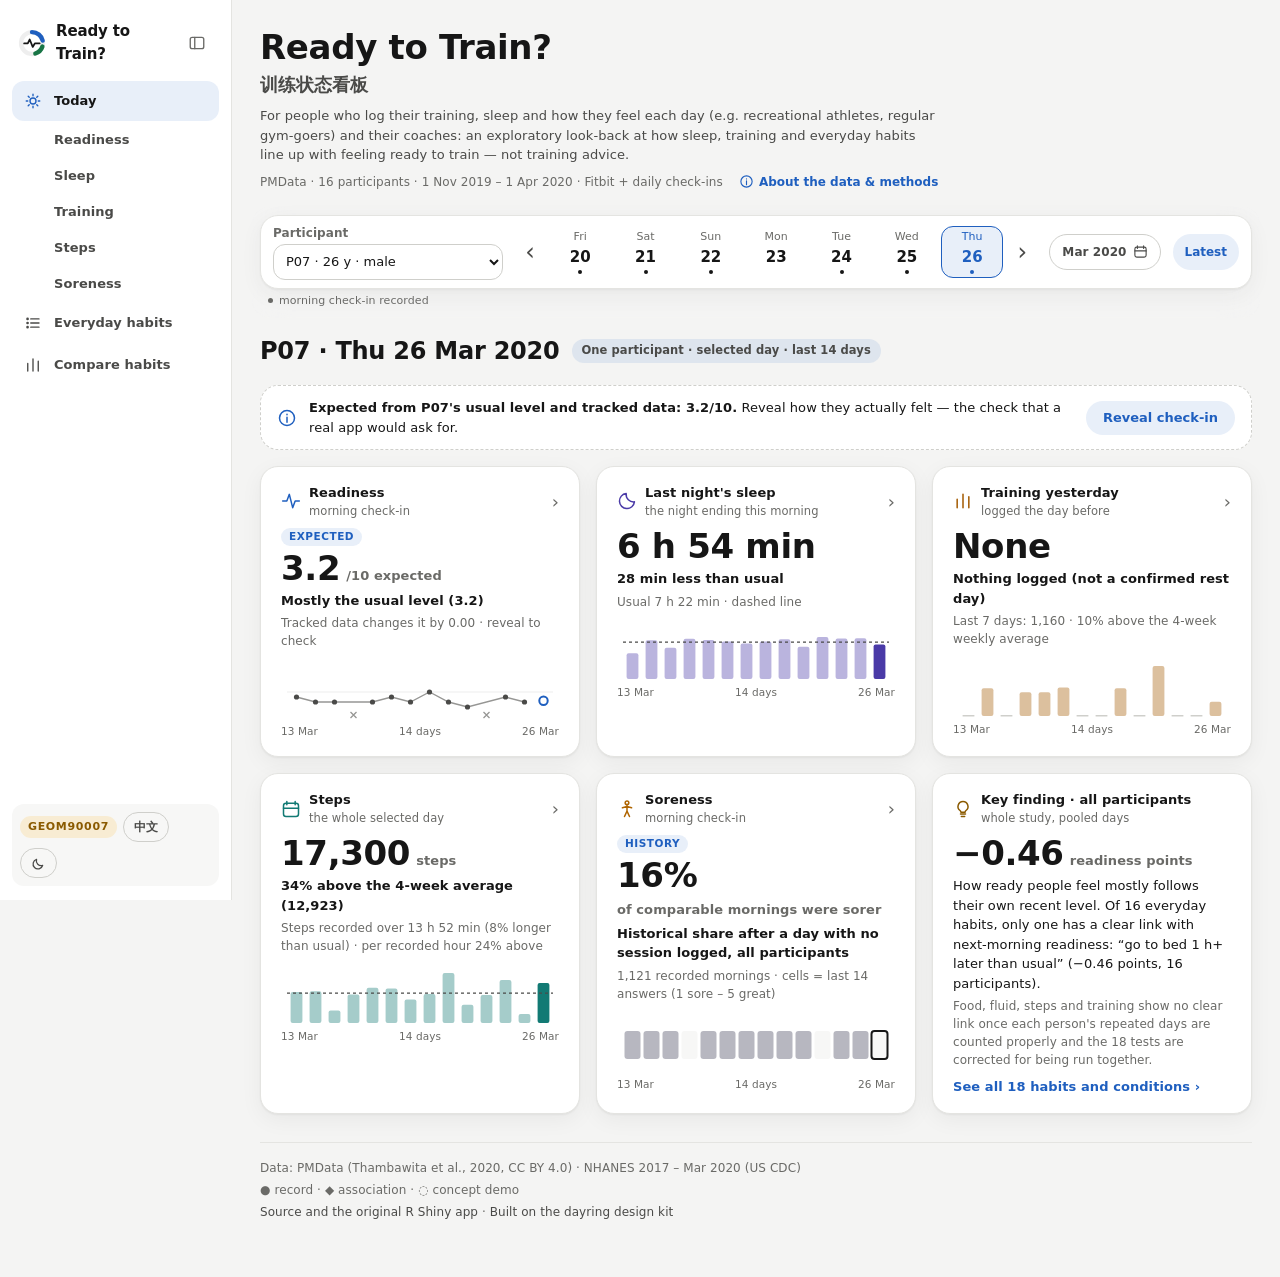
==== index.html @ f81c8c9b "Add a web version of the dashboard web/ shows the R Shiny app's three pages as a static page on the " ====
<!doctype html>
<html lang="en">
<head>
  <meta charset="utf-8">
  <meta name="viewport" content="width=device-width, initial-scale=1, viewport-fit=cover">
  <meta name="color-scheme" content="light dark">
  <meta name="description" content="Ready to Train? An interactive look-back at how sleep, training and everyday habits line up with feeling ready to train: 16 people, PMData 2019–2020. 训练状态看板：睡眠、训练和日常习惯跟训练准备度的关系。">
  <title>Ready to Train? · 训练状态看板</title>
  <link rel="icon" href="icon.svg" type="image/svg+xml">
  <!-- the dayring design kit (tokens, components), then this page's own rules -->
  <link rel="stylesheet" href="kit/css/tokens.css">
  <link rel="stylesheet" href="kit/css/kit.css">
  <link rel="stylesheet" href="css/app.css">
  <!-- one stylesheet per part: readiness + everyday habits, soreness + sleep, training + steps, compare habits -->
  <link rel="stylesheet" href="css/readiness.css">
  <link rel="stylesheet" href="css/body.css">
  <link rel="stylesheet" href="css/training.css">
  <link rel="stylesheet" href="css/habits.css">
  <script>
    // apply a saved light/dark choice and the folded menu before first paint so the page does not flash
    try {
      var m = new URLSearchParams(location.search).get("mode") || localStorage.getItem("readytrain.mode");
      if (m === "light" || m === "dark") document.documentElement.dataset.mode = m;
      if (localStorage.getItem("readytrain.side") === "folded") document.documentElement.classList.add("side-folded");
    } catch (e) {}
    // if a script could not be loaded (a dropped connection), say so instead of loading forever
    function readyFailed() {
      if (window.readyStarted || !document.querySelector("main")) return;
      var zh = (navigator.language || "").slice(0, 2) === "zh";
      document.querySelector("main").innerHTML = '<div class="card"><p class="lede">' + (zh ? "这一页没加载完" : "The page did not finish loading") +
        '</p><p><button class="tool" type="button" onclick="location.reload()">' + (zh ? "重新加载" : "Reload") + "</button></p></div>";
    }
    setTimeout(readyFailed, 15000);
  </script>
  <script type="module" src="js/app.js" onerror="readyFailed()"></script>
</head>
<body>
  <aside class="side"></aside>
  <main aria-live="polite"><p class="muted">Loading…</p></main>
</body>
</html>
---- kit/css/tokens.css ----
/* dayring design kit: tokens. Part of the kit (see docs/DESIGN_KIT.md); every colour in kit.css, charts.js and icons.js
   is one of these, and so is every spacing step in kit.css.
   Layout concept: a calm instrument panel — one day ring as the anchor, then rows of small,
   honest measurements, each compared with "your normal".
   Light mode uses graphite neutrals with a blue accent, dark mode dusk neutrals with a violet accent.
   Data colours follow the thing measured and keep the same hue in both modes, each mode with its own step
   (validated for colour-vision deficiency with the dataviz validator):
   focus = blue, fun = orange, communication = aqua, other = grey, sleep = violet (own ring track).
   Status colours are reserved for good / watch / off and always come with a word or icon.
   A comment "[role]" starts each group; `dayring kit json` reads the roles from these comments. */

:root {
  color-scheme: light;

  /* [type] font stacks and the type scale */
  --font: -apple-system, BlinkMacSystemFont, "SF Pro Text", "PingFang SC", "Hiragino Sans GB", "Noto Sans SC",
          "Microsoft YaHei", "Segoe UI", system-ui, sans-serif;
  --mono: ui-monospace, "SF Mono", "JetBrains Mono", Menlo, Consolas, monospace;
  --t-xs: 12px; --t-sm: 13px; --t-md: 15px; --t-lg: 18px; --t-xl: 24px; --t-2xl: 34px; --t-3xl: 44px;

  /* [space] spacing steps */
  --s-1: 4px; --s-2: 8px; --s-3: 12px; --s-4: 16px; --s-5: 20px; --s-6: 28px; --s-7: 40px; --s-8: 56px;

  /* [radius] corner radii */
  --r-sm: 8px; --r-md: 12px; --r-lg: 18px; --r-pill: 999px;

  /* [motion] */
  --ease: cubic-bezier(.2, .7, .2, 1);

  /* [neutral] light mode: graphite neutrals */
  --bg: #f4f4f3;
  --surface: #ffffff;
  --surface-2: #f7f7f6;
  --ink: #161616;
  --ink-2: #4a4a48;
  --ink-3: #6a6a67;
  --line: #e4e4e1;
  --line-2: #cfcfcb;
  --header: rgba(244, 244, 243, .84);             /* the see-through sticky header */
  --seg-on: #ffffff;                              /* the chosen part of a switch, raised off its track */
  --halo: var(--surface);                         /* ring drawn round a chart mark; .tile sets it to --surface-2 */

  /* [accent] blue in light mode */
  --accent: #1f5fbf;
  --accent-soft: rgba(31, 95, 191, .1);
  --on-accent: #ffffff;

  /* [effect] shadows */
  --shadow: 0 1px 2px rgba(22, 22, 22, .05), 0 6px 22px rgba(22, 22, 22, .05);
  --seg-on-edge: 0 1px 2px rgba(0, 0, 0, .12);

  /* [data] data colours (light steps): one per thing measured */
  --c-focus: #2a78d6;
  --c-fun: #eb6834;
  --c-comms: #1baf7a;
  --c-other: #a3a9b5;
  --c-sleep: #4a3aa7;
  --c-exercise: #bf3fa6;
  --c-exercise-ink: #a8318f;  /* exercise as text: >= 5.5:1 on every light surface */
  --c-event: #161616;
  --c-band: rgba(22, 22, 22, .075);
  --c-grid: rgba(22, 22, 22, .07);
  --c-axis: rgba(22, 22, 22, .22);
  --c-mark: #161616;

  /* [status] good / watch / off: fill, text (ink) and background (soft); the fills are the same in both modes */
  --good: #0ca30c; --good-ink: #1d7a1d; --good-soft: rgba(12, 163, 12, .11);
  --watch: #fab219; --watch-ink: #8a5a00; --watch-soft: rgba(250, 178, 25, .16);
  --on-watch: #161616;        /* text written on a --watch fill */
  --off: #d03b3b; --off-ink: #b42828; --off-soft: rgba(208, 59, 59, .1);
}

/* ---- dark mode: dusk neutrals, violet accent ----
   The same block twice: once for the system setting, once for the moon button (data-mode). A test keeps them equal. */
@media (prefers-color-scheme: dark) {
  :root:not([data-mode="light"]) {
    color-scheme: dark;
    --bg: #0b0d13; --surface: #141822; --surface-2: #1a1f2b;
    --ink: #eceef5; --ink-2: #b4bbcc; --ink-3: #8c95a8;
    --line: #232937; --line-2: #313849;
    --accent: #aea2f7; --accent-soft: rgba(174, 162, 247, .14); --on-accent: #14102e;
    --shadow: 0 1px 2px rgba(0, 0, 0, .3), 0 8px 28px rgba(0, 0, 0, .25);
    --header: rgba(11, 13, 19, .8);
    --seg-on: #353d50; --seg-on-edge: 0 0 0 1px rgba(236, 238, 245, .12);
    --c-focus: #3987e5; --c-fun: #d95926; --c-comms: #199e70; --c-other: #5d6474; --c-sleep: #9085e9; --c-exercise: #cb4db2; --c-exercise-ink: #de78c8;
    --c-event: #eceef5; --c-band: rgba(236, 238, 245, .085); --c-grid: rgba(236, 238, 245, .07);
    --c-axis: rgba(236, 238, 245, .22); --c-mark: #eceef5;
    --good-ink: #4cc94c; --good-soft: rgba(12, 163, 12, .18);
    --watch-ink: #f5bd4a; --watch-soft: rgba(250, 178, 25, .14); --on-watch: #0b0d13;
    --off-ink: #f27c7c; --off-soft: rgba(208, 59, 59, .2);
  }
}
:root[data-mode="dark"] {
  color-scheme: dark;
  --bg: #0b0d13; --surface: #141822; --surface-2: #1a1f2b;
  --ink: #eceef5; --ink-2: #b4bbcc; --ink-3: #8c95a8;
  --line: #232937; --line-2: #313849;
  --accent: #aea2f7; --accent-soft: rgba(174, 162, 247, .14); --on-accent: #14102e;
  --shadow: 0 1px 2px rgba(0, 0, 0, .3), 0 8px 28px rgba(0, 0, 0, .25);
  --header: rgba(11, 13, 19, .8);
  --seg-on: #353d50; --seg-on-edge: 0 0 0 1px rgba(236, 238, 245, .12);
  --c-focus: #3987e5; --c-fun: #d95926; --c-comms: #199e70; --c-other: #5d6474; --c-sleep: #9085e9; --c-exercise: #cb4db2; --c-exercise-ink: #de78c8;
  --c-event: #eceef5; --c-band: rgba(236, 238, 245, .085); --c-grid: rgba(236, 238, 245, .07);
  --c-axis: rgba(236, 238, 245, .22); --c-mark: #eceef5;
  --good-ink: #4cc94c; --good-soft: rgba(12, 163, 12, .18);
  --watch-ink: #f5bd4a; --watch-soft: rgba(250, 178, 25, .14); --on-watch: #0b0d13;
  --off-ink: #f27c7c; --off-soft: rgba(208, 59, 59, .2);
}
---- kit/css/kit.css ----
/* dayring design kit: components. Part of the kit (see docs/DESIGN_KIT.md).
   Every colour comes from tokens.css, and so does every margin, padding and gap that is a step of the space scale
   (tests/test_kit.py checks both). Other sizes are plain numbers: the fixed heights of controls (30px pills, 24px
   chips), insets off the scale (2, 3, 5, 6, 9, 10, 14px), corners of 3, 4 and 6px and the demo badge's 11px type.
   Nothing here names a dayring page.
   Every group starts with a comment "@component <class> <one line>"; `dayring kit json` lists them and the
   gallery (#kit) shows each one. Page-only rules live in the app's own stylesheet (dayring: app.css). */

/* ---- base ---- */
* { box-sizing: border-box; }
html { -webkit-text-size-adjust: 100%; }
body {
  margin: 0; background: var(--bg); color: var(--ink);
  font: 400 var(--t-md)/1.5 var(--font); letter-spacing: .005em;
  -webkit-font-smoothing: antialiased;
}
a { color: var(--accent); text-decoration: none; }
a:hover { text-decoration: underline; text-underline-offset: 3px; }
button { font: inherit; color: inherit; }
:focus-visible { outline: 2px solid var(--accent); outline-offset: 2px; border-radius: 6px; }
@media (prefers-reduced-motion: reduce) { * { transition: none !important; animation: none !important; } }

/* @component .sr Text for screen readers only (the sentence under a chart that only has marks). */
.sr { position: absolute; width: 1px; height: 1px; overflow: hidden; clip: rect(0 0 0 0); white-space: nowrap; }

/* ---- the shell: header and page column ---- */
/* @component .top The sticky see-through header bar (.top-in holds its row: brand, menu, tools). */
.top {
  position: sticky; top: env(safe-area-inset-top, 0px); z-index: 20;
  background: var(--header); backdrop-filter: saturate(1.4) blur(18px); -webkit-backdrop-filter: saturate(1.4) blur(18px);
  border-bottom: 1px solid var(--line);
}
.top-in {
  max-width: 1320px; margin: 0 auto; padding: 10px var(--s-6);
  display: flex; align-items: center; gap: var(--s-5);
}
@media (max-width: 640px) { .top-in { padding: var(--s-2) var(--s-4); gap: 10px; flex-wrap: wrap; } }

/* @component .brand The logo and the app's name; on phones only the logo stays. */
.brand { display: flex; align-items: center; gap: 10px; color: var(--ink); font-weight: 650; font-size: var(--t-md); }
.brand:hover { text-decoration: none; }
.brand svg { width: 26px; height: 26px; flex: none; }
@media (max-width: 640px) { .brand span { display: none; } }

/* @component .nav The page menu: pills that scroll sideways; the current page (aria-current) is an inverted pill. */
.nav { display: flex; gap: 2px; flex: 1; min-width: 0; overflow-x: auto; scrollbar-width: none; }
.nav::-webkit-scrollbar { display: none; }
.nav a {
  padding: 6px var(--s-3); border-radius: var(--r-pill); color: var(--ink-2); font-size: var(--t-sm); font-weight: 550;
  white-space: nowrap;
}
.nav a:hover { background: var(--surface-2); text-decoration: none; color: var(--ink); }
.nav a[aria-current="page"] { background: var(--ink); color: var(--bg); }
@media (max-width: 640px) { .nav { order: 3; flex-basis: 100%; } }

/* @component .side The page menu beside the page: a left sidebar from 900px (232px; html.side-folded narrows it to a 64px icon rail), below that a bottom tab bar under a row with the brand and the tools. */
/* Holds .side-head (.brand and a .side-fold button), .side-nav (links with an icon and a <span> label; a .side-sub
   link is a page inside the item above it, listed while that item is current) and .side-tools. As a direct child
   of <body> it is fixed in place; anywhere else (the gallery) it is a plain column. */
.side { display: flex; flex-direction: column; gap: var(--s-4); min-width: 0; }
.side-head { display: flex; align-items: center; justify-content: space-between; gap: var(--s-2); padding: 0 6px; }
.side-nav { display: flex; flex-direction: column; gap: 2px; }
.side-nav a {
  display: flex; align-items: center; gap: var(--s-3); min-height: 40px; padding: 0 var(--s-3); border-radius: var(--r-md);
  color: var(--ink-2); font-size: var(--t-sm); font-weight: 550; white-space: nowrap;
}
.side-nav a svg { width: 18px; height: 18px; flex: none; }
.side-nav a:hover { background: var(--surface-2); color: var(--ink); text-decoration: none; }
.side-nav a[aria-current="page"] { background: var(--accent-soft); color: var(--ink); font-weight: 650; }
.side-nav a[aria-current="page"] svg { color: var(--accent); }
.side-nav a.side-sub { min-height: 34px; padding-left: 42px; font-weight: 550; }
/* an item whose pages are listed under it: only the current page is highlighted */
.side-nav a[aria-current="page"]:has(+ .side-sub) { background: none; }
.side-tools { display: flex; flex-wrap: wrap; align-items: center; gap: 6px; }
.side-fold {
  width: 32px; height: 32px; padding: 0; border: 0; border-radius: 9px; background: none; color: var(--ink-3); cursor: pointer;
  display: none; place-items: center; flex: none;
}
.side-fold:hover { background: var(--surface-2); color: var(--ink); }
.side-fold svg { width: 18px; height: 18px; }
@media (min-width: 900px) {
  body:has(> .side) { padding-left: 232px; transition: padding-left .18s var(--ease); }
  body > .side {
    position: fixed; top: 0; bottom: 0; left: 0; z-index: 20; width: 232px; overflow-y: auto; overscroll-behavior: contain;
    padding: var(--s-5) var(--s-3) 14px; background: var(--surface); border-right: 1px solid var(--line); transition: width .18s var(--ease);
  }
  body > .side .side-fold { display: grid; }
  body > .side .side-tools { margin-top: auto; padding: var(--s-2); border-radius: var(--r-md); background: var(--surface-2); }
  /* the sidebar lists a menu item's pages, so the switch above the page title is not needed */
  html:not(.side-folded) body:has(> .side) .subnav { display: none; }
  /* folded: icons only; the brand's logo unfolds it (the app makes it a button), sub-pages and labels hide */
  html.side-folded body:has(> .side) { padding-left: 64px; }
  html.side-folded body > .side { width: 64px; align-items: center; padding: var(--s-5) var(--s-2) 14px; }
  html.side-folded body > .side .side-head { padding: 0; }
  html.side-folded body > .side .brand span, html.side-folded body > .side .side-nav a span,
  html.side-folded body > .side .side-sub, html.side-folded body > .side .side-fold { display: none; }
  html.side-folded body > .side .brand { padding: 3px; border-radius: var(--r-sm); cursor: pointer; }
  html.side-folded body > .side .brand:hover { background: var(--surface-2); }
  html.side-folded body > .side .side-nav a { width: 44px; min-height: 44px; justify-content: center; padding: 0; }
  html.side-folded body > .side .side-nav a[aria-current="page"]:has(+ .side-sub) { background: var(--accent-soft); }  /* its pages are hidden */
  html.side-folded body > .side .side-tools { flex-direction: column; flex-wrap: nowrap; padding: 6px 0; background: none; }
  html.side-folded body > .side .demo-badge { writing-mode: vertical-rl; padding: var(--s-2) 3px; }
}
@media (max-width: 899px) {
  body:has(> .side) { padding-bottom: calc(64px + env(safe-area-inset-bottom)); }
  body > .side {
    flex-direction: row; align-items: center; justify-content: space-between; gap: var(--s-3);
    padding: var(--s-2) var(--s-4); border-bottom: 1px solid var(--line);
  }
  body > .side .side-head { padding: 0; }
  body > .side .side-nav {
    position: fixed; left: 0; right: 0; bottom: 0; z-index: 20; display: grid; grid-auto-flow: column; grid-auto-columns: minmax(0, 1fr); gap: 0;
    padding: var(--s-1) var(--s-1) calc(var(--s-1) + env(safe-area-inset-bottom));
    background: var(--header); backdrop-filter: saturate(1.4) blur(18px); -webkit-backdrop-filter: saturate(1.4) blur(18px); border-top: 1px solid var(--line);
  }
  body > .side .side-nav a {
    flex-direction: column; justify-content: center; gap: 3px; min-height: 50px; padding: var(--s-1) 0; border-radius: 10px;
    font-size: 10.5px; font-weight: 600; min-width: 0;
  }
  body > .side .side-nav a span { max-width: 100%; overflow: hidden; text-overflow: ellipsis; }
  body > .side .side-nav a svg { width: 22px; height: 22px; }
  body > .side .side-nav a[aria-current="page"] { background: none; }
  body > .side .side-sub { display: none; }
}

/* @component .tool A 30px outlined pill button (language, light / dark); a row of them sits in .tools. */
.tools { display: flex; align-items: center; gap: 6px; }
.tool {
  height: 30px; min-width: 30px; padding: 0 10px; border-radius: var(--r-pill); border: 1px solid var(--line-2);
  background: transparent; color: var(--ink-2); font-size: var(--t-xs); font-weight: 600; cursor: pointer;
  display: inline-flex; align-items: center; justify-content: center; gap: 6px;
}
.tool:hover { color: var(--ink); border-color: var(--ink-3); }
.tool svg { width: 15px; height: 15px; }

/* @component .demo-badge An uppercase pill in the watch colours that says the numbers are made up. */
.demo-badge {
  font-size: 11px; font-weight: 650; letter-spacing: .06em; text-transform: uppercase;
  color: var(--watch-ink); background: var(--watch-soft); padding: 3px var(--s-2); border-radius: var(--r-pill);
}

/* the page column: 1320px wide at most, a 16px gutter on phones */
main { max-width: 1320px; margin: 0 auto; padding: var(--s-6) var(--s-6) var(--s-8); }
@media (max-width: 640px) { main { padding: var(--s-4) var(--s-4) var(--s-7); } }

/* @component .head The page title row: h1, a .sub line under it, a stepper on the right. */
.head { display: flex; align-items: flex-end; justify-content: space-between; gap: var(--s-4); flex-wrap: wrap; margin-bottom: var(--s-5); }
.head h1 { margin: 0; font-size: var(--t-2xl); line-height: 1.15; font-weight: 700; letter-spacing: -.01em; text-wrap: balance; }
.head .sub { color: var(--ink-3); font-size: var(--t-sm); margin-top: var(--s-1); }
@media (max-width: 640px) { .head h1 { font-size: var(--t-xl); } }

/* @component .stepper Earlier / later pills; a span with aria-disabled="true" is a step that is not there. */
/* a pill never breaks inside: in a narrow box the row wraps instead */
.stepper { display: inline-flex; flex-wrap: wrap; align-items: center; gap: var(--s-1); }
.stepper a, .stepper span {
  height: 30px; padding: 0 var(--s-3); display: inline-flex; align-items: center; border-radius: var(--r-pill);
  border: 1px solid var(--line-2); font-size: var(--t-xs); font-weight: 600; color: var(--ink-2); white-space: nowrap;
}
.stepper a:hover { text-decoration: none; color: var(--ink); border-color: var(--ink-3); }
.stepper span[aria-disabled="true"] { opacity: .4; }

/* @component .grid A 12-column grid with .span-12 / 8 / 7 / 6 / 5 / 4; at 1080px and narrower every span is full width. */
.grid { display: grid; gap: var(--s-4); grid-template-columns: repeat(12, minmax(0, 1fr)); }
.span-12 { grid-column: span 12; } .span-8 { grid-column: span 8; } .span-7 { grid-column: span 7; }
.span-6 { grid-column: span 6; } .span-5 { grid-column: span 5; } .span-4 { grid-column: span 4; }
@media (max-width: 1080px) { .span-8, .span-7, .span-6, .span-5, .span-4 { grid-column: span 12; } }

/* @component .col Stacks cards inside one grid column, so no card stretches over empty space. */
.col { display: flex; flex-direction: column; gap: var(--s-4); min-width: 0; }

/* @component .card The surface for one topic; its h2 (or a .section-title) is a small label row with an .aside on the right. */
.card {
  background: var(--surface); border: 1px solid var(--line); border-radius: var(--r-lg);
  padding: var(--s-5); box-shadow: var(--shadow); min-width: 0;
}
.card > h2, .section-title {
  margin: 0 0 var(--s-3); flex-wrap: wrap; row-gap: var(--s-2); font-size: var(--t-sm); font-weight: 650; color: var(--ink-2);
  letter-spacing: .02em; display: flex; align-items: center; gap: var(--s-2); justify-content: space-between;
}
.card > h2 .aside, .section-title .aside { font-weight: 500; color: var(--ink-3); font-size: var(--t-xs); letter-spacing: 0; }
@media (max-width: 640px) { .card { padding: var(--s-4); } }

/* @component .lede Text: .lede is the verdict sentence; .muted, .small, .xs and .num (tabular figures) go anywhere. */
.lede { font-size: var(--t-xl); font-weight: 650; line-height: 1.3; margin: 0 0 6px; text-wrap: balance; letter-spacing: -.005em; }
.muted { color: var(--ink-3); }
.small { font-size: var(--t-sm); }
.xs { font-size: var(--t-xs); }
.num { font-variant-numeric: tabular-nums; }

/* @component .stack Layout helpers: .stack is a column, .row a wrapping row, .spacer pushes what follows to the end. */
.stack { display: flex; flex-direction: column; gap: var(--s-3); }
.row { display: flex; align-items: center; gap: var(--s-3); flex-wrap: wrap; }
.spacer { flex: 1; }

/* @component .eyebrow A small uppercase label above a verdict. */
.eyebrow { font-size: var(--t-xs); font-weight: 650; color: var(--ink-3); letter-spacing: .08em; text-transform: uppercase; }

/* @component .hero-num The one big number on a card. */
.hero-num { font-size: var(--t-3xl); font-weight: 700; letter-spacing: -.02em; line-height: 1.05; margin: var(--s-1) 0 6px; }

/* @component .chip A 24px state pill: plain = neutral, .good / .bad / .watch for a state (always with its word), .accent to point out. */
.chip {
  display: inline-flex; align-items: center; gap: 6px; height: 24px; padding: 0 10px; border-radius: var(--r-pill);
  font-size: var(--t-xs); font-weight: 600; background: var(--surface-2); color: var(--ink-2); border: 1px solid var(--line);
  white-space: nowrap;
}
.chip svg { width: 12px; height: 12px; flex: none; display: inline; }
.chip.good { background: var(--good-soft); color: var(--good-ink); border-color: transparent; }
.chip.bad { background: var(--off-soft); color: var(--off-ink); border-color: transparent; }
.chip.watch { background: var(--watch-soft); color: var(--watch-ink); border-color: transparent; }
.chip.accent { background: var(--accent-soft); color: var(--accent); border-color: transparent; }

/* @component .dot An 8px round colour swatch, coloured inline. */
.dot { width: 8px; height: 8px; border-radius: 50%; display: inline-block; flex: none; }

/* @component .legend A wrapping row of .key items; .key i is a 10px swatch coloured inline, .key i.hatch the stripes of a lanes() hatch part in its color (ink unless set) (legendKey() draws mark-shaped keys). */
.key { display: inline-flex; align-items: center; gap: 6px; font-size: var(--t-xs); color: var(--ink-2); }
.key i { width: 10px; height: 10px; border-radius: 3px; display: inline-block; }
.key i.hatch { color: var(--ink); background: repeating-linear-gradient(-45deg, currentColor 0 1.4px, transparent 1.4px 3.6px); box-shadow: inset 0 0 0 .8px currentColor; }
.legend { display: flex; gap: var(--s-4); flex-wrap: wrap; }

/* @component .ring The box for dayRing(): square, 360px at most, centred over its legend in a .ring-wrap. */
.ring-wrap { display: flex; flex-direction: column; align-items: center; gap: var(--s-3); }
.ring { width: 100%; max-width: 360px; aspect-ratio: 1; }
.ring text { font-family: var(--font); }

/* @component .agenda A list with a time column: li holds .when, .what (b + a .muted line) and an optional chip. */
.agenda { list-style: none; margin: 0; padding: 0; display: flex; flex-direction: column; }
.agenda li { display: grid; grid-template-columns: 104px minmax(0, 1fr) auto; gap: var(--s-3); padding: 10px 0; border-top: 1px solid var(--line); align-items: baseline; }
.agenda li:first-child { border-top: 0; }
.agenda .when { font-variant-numeric: tabular-nums; color: var(--ink-2); font-size: var(--t-sm); font-weight: 600; }
.agenda .what { min-width: 0; }
.agenda .what b { font-weight: 600; }
.agenda .what .muted { display: block; font-size: var(--t-xs); }
@media (max-width: 640px) {
  .agenda li { grid-template-columns: 86px minmax(0, 1fr); }
  .agenda li .chip { grid-column: 2; justify-self: start; }
}

/* @component .tonight A row of three small stats: each div holds a span label over a big b value. */
.tonight { display: grid; grid-template-columns: repeat(3, minmax(0, 1fr)); gap: var(--s-2); margin-top: var(--s-4); }
.tonight div { background: var(--surface-2); border-radius: var(--r-md); padding: 10px var(--s-3); }
.tonight b { display: block; font-size: var(--t-lg); font-variant-numeric: tabular-nums; font-weight: 650; }
.tonight span { font-size: var(--t-xs); color: var(--ink-3); }

/* @component .tiles A grid of metric tiles; a .tile holds .label (name + chip), .value, a chart slot and .note. .tiles.two = two columns, .tiles.aligned = five shared rows. */
.tiles { display: grid; gap: var(--s-3); grid-template-columns: repeat(auto-fit, minmax(210px, 1fr)); }
.tile { --halo: var(--surface-2); background: var(--surface-2); border-radius: var(--r-md); padding: 14px 14px 10px; min-width: 0; display: flex; flex-direction: column; gap: 6px; }
/* the name wraps beside its chip down to its longest word; past that the chip goes under the name, never over it
   (basis 0 + the automatic minimum = a line holds them when the longest word and the chip fit) */
.tile .label { font-size: var(--t-xs); color: var(--ink-2); font-weight: 600; display: flex; flex-wrap: wrap; justify-content: space-between; gap: var(--s-1) var(--s-2); align-items: flex-start; }
.tile .label > span:first-child { padding-top: 3px; flex: 1 1 0; }
.tile .label > .chip { flex: none; }
.tile .value { font-size: var(--t-xl); font-weight: 680; letter-spacing: -.01em; line-height: 1.15; }
.tile .value small { font-size: var(--t-sm); font-weight: 550; color: var(--ink-3); margin-left: 3px; }
.tile .note { font-size: var(--t-xs); color: var(--ink-3); }
.tile .spk svg, .tile .bul svg, .tile .dots svg { width: 100%; display: block; overflow: visible; }
.tiles.two { grid-template-columns: repeat(2, minmax(0, 1fr)); }
/* tiles made of the same five parts share their rows, so a name that wraps (or a chip that drops under it)
   never pushes one value below its neighbour's */
.tiles.aligned > .tile { display: grid; grid-template-columns: minmax(0, 1fr); grid-row: span 5; grid-template-rows: subgrid; row-gap: 6px; align-content: start; }
@media (max-width: 360px) { .tiles.two { grid-template-columns: minmax(0, 1fr); } }
@media (max-width: 640px) { .tile .value { font-size: var(--t-lg); } .hero-num { font-size: var(--t-2xl); } }

/* @component .seg A segmented switch: buttons on a track, the chosen one (aria-pressed="true") raised. */
.seg { display: inline-flex; background: var(--surface-2); border: 1px solid var(--line); border-radius: var(--r-pill); padding: 2px; gap: 2px; }
.seg button { border: 0; background: transparent; padding: var(--s-1) var(--s-3); border-radius: var(--r-pill); font-size: var(--t-xs); font-weight: 600; color: var(--ink-2); cursor: pointer; }
.seg button[aria-pressed="true"] { background: var(--seg-on); color: var(--ink); box-shadow: var(--seg-on-edge); }

/* @component .subnav A small switch between pages that share a menu item; use it as class="subnav seg" with links. */
.subnav { display: inline-flex; margin-bottom: var(--s-4); }
.subnav a { padding: 5px 14px; border-radius: var(--r-pill); font-size: var(--t-xs); font-weight: 650; color: var(--ink-2); }
.subnav a:hover { text-decoration: none; color: var(--ink); }
.subnav a[aria-current="page"] { background: var(--seg-on); color: var(--ink); box-shadow: var(--seg-on-edge); }

/* @component .how The "How this is worked out" fold: details.how with a summary and short paragraphs. */
details.how { margin-top: var(--s-3); font-size: var(--t-xs); color: var(--ink-3); }
details.how summary { cursor: pointer; color: var(--ink-2); font-weight: 600; }
details.how p { margin: 6px 0 0; max-width: 72ch; }

/* @component .empty A dashed box that says there is nothing to show yet. */
.empty { padding: var(--s-5); border: 1px dashed var(--line-2); border-radius: var(--r-md); color: var(--ink-3); font-size: var(--t-sm); }

/* @component .foot The quiet row at the end of a page. */
.foot { margin-top: var(--s-6); color: var(--ink-3); font-size: var(--t-xs); display: flex; gap: var(--s-4); flex-wrap: wrap; }
.foot a { color: var(--ink-2); }

/* @component .tip The one tooltip of the page (installTooltip()); any element with data-tip shows it. */
.tip {
  position: fixed; z-index: 50; pointer-events: none; background: var(--ink); color: var(--bg);
  font-size: var(--t-xs); padding: 6px 9px; border-radius: var(--r-sm); max-width: 260px; line-height: 1.4;
  opacity: 0; transform: translateY(4px); transition: opacity .12s var(--ease), transform .12s var(--ease);
}
.tip.on { opacity: 1; transform: none; }

/* @component .catbar Shares of a whole as one bar: a span per part, sized with flex and coloured inline. */
.catbar { display: flex; gap: 2px; height: 12px; border-radius: 6px; overflow: hidden; background: var(--c-band); }
.catbar span { display: block; min-width: 2px; }

/* @component .hbar A thin bar for one amount: the inner span sets its width and colour inline. */
.hbar { height: 8px; border-radius: 4px; background: var(--c-band); overflow: hidden; }
.hbar span { display: block; height: 100%; border-radius: 4px; }

/* @component .progress How far along a plan is, in the accent colour: the inner span sets the width. */
.progress { height: 8px; border-radius: 4px; background: var(--c-band); margin-top: var(--s-2); overflow: hidden; }
.progress span { display: block; height: 100%; background: var(--accent); border-radius: 4px; }

/* @component .mark A round check mark: .good (✓), .bad (✗), plain for unknown (–). */
.mark { display: inline-flex; width: 24px; height: 24px; border-radius: 50%; align-items: center; justify-content: center; font-weight: 700; color: var(--ink-3); background: var(--surface-2); font-size: var(--t-xs); }
.mark.good { background: var(--good-soft); color: var(--good-ink); } .mark.bad { background: var(--off-soft); color: var(--off-ink); }

/* @component .facts Label and value rows (a dl of divs, each with dt and dd), split by hairlines. */
.facts { margin: var(--s-4) 0 0; display: flex; flex-direction: column; }
.facts div { display: flex; justify-content: space-between; gap: var(--s-3); padding: var(--s-2) 0; border-top: 1px solid var(--line); font-size: var(--t-sm); }
.facts dt { color: var(--ink-2); } .facts dd { margin: 0; font-weight: 600; text-align: right; }

/* @component table Tables split by hairlines, in a .table-wrap that scrolls sideways; table.sectioned tr.sec is a section heading row. */
.table-wrap { overflow-x: auto; }
table { border-collapse: collapse; width: 100%; font-size: var(--t-sm); }
table th, table td { text-align: left; padding: var(--s-2) 10px var(--s-2) 0; border-top: 1px solid var(--line); vertical-align: middle; }
table thead th { border-top: 0; font-size: var(--t-xs); color: var(--ink-3); font-weight: 600; }
table th[scope="row"] { font-weight: 550; }
table.sectioned tr.sec th { padding-top: var(--s-4); font-size: var(--t-xs); color: var(--ink-3); letter-spacing: .06em; text-transform: uppercase; border-top: 0; }

/* @component .code Monospace: inline code, and .code for a block. */
code, .code { font-family: var(--mono); font-size: var(--t-xs); }
.code { background: var(--surface-2); border: 1px solid var(--line); border-radius: var(--r-md); padding: var(--s-3) 14px; overflow-x: auto; color: var(--ink-2); line-height: 1.6; margin: 0 0 10px; }

/* @component .chart The box a chart from charts.js is drawn into (draw()); its svg is a block that never overflows. */
.chart svg { display: block; max-width: 100%; }
.dots svg, .cov svg { width: 100%; display: block; }

/* @component .ph A phrase that stays on one line, so Chinese text breaks between phrases before it breaks inside one. */
.ph { display: inline-block; }
---- css/app.css ----
/* Ready to Train? on the dayring kit: the shell, the Today overview and the pieces every section shares.
   Data colours keep the R app's meanings, one hue per thing measured, held across headings, charts and legends:
   expected (the model) blue, felt (the check-in) green, sleep violet, training load amber, steps teal, the soreness
   answer brown (sore) to green (feeling great). Colour is never the only carrier: significance is thick vs thin,
   the selected day a ring or a band, and every chart has a table of the same records. */

:root {
  --c-expected: #1f5fbf; --c-expected-soft: rgba(31, 95, 191, .1);
  --c-felt: #187545; --c-felt-soft: rgba(24, 117, 69, .1);
  --c-load: #a35a00; --c-load-soft: rgba(163, 90, 0, .12);
  --c-steps: #127a74;
  --c-gap: #8e8e94;
  --c-clear: var(--ink); --c-unclear: #9a9aa2;
  --sore-1: #7a3d00; --sore-2: #b06500; --sore-3: #b7b7c0; --sore-4: #2f8a5c; --sore-5: #0f5c34;
  --on-sore-dark: #ffffff; --on-sore-light: #161616;
}
@media (prefers-color-scheme: dark) {
  :root:not([data-mode="light"]) {
    --c-expected: #74a7f2; --c-expected-soft: rgba(116, 167, 242, .16);
    --c-felt: #4fc98a; --c-felt-soft: rgba(79, 201, 138, .15);
    --c-load: #e3a04f; --c-load-soft: rgba(227, 160, 79, .16);
    --c-steps: #45bdb4;
    --c-gap: #7d8598;
    --c-unclear: #6b7387;
    --sore-1: #e8913f; --sore-2: #a8692c; --sore-3: #535a6b; --sore-4: #3a8c63; --sore-5: #6fd3a0;
    --on-sore-dark: #0b0d13; --on-sore-light: #eceef5;
  }
}
:root[data-mode="dark"] {
  --c-expected: #74a7f2; --c-expected-soft: rgba(116, 167, 242, .16);
  --c-felt: #4fc98a; --c-felt-soft: rgba(79, 201, 138, .15);
  --c-load: #e3a04f; --c-load-soft: rgba(227, 160, 79, .16);
  --c-steps: #45bdb4;
  --c-gap: #7d8598;
  --c-unclear: #6b7387;
  --sore-1: #e8913f; --sore-2: #a8692c; --sore-3: #535a6b; --sore-4: #3a8c63; --sore-5: #6fd3a0;
  --on-sore-dark: #0b0d13; --on-sore-light: #eceef5;
}

/* ---- the menu: Today's own entry is highlighted on the overview even though its sections are listed under it ---- */
.side-nav a.here[aria-current="page"] { background: var(--accent-soft); }
.side .brand span { font-weight: 700; letter-spacing: -.01em; }
.side .brand svg { width: 28px; height: 28px; flex: none; }

/* ---- the head ---- */
.head { margin-bottom: var(--s-4); }
.head .h1-alt { margin: var(--s-1) 0 var(--s-2); font-size: var(--t-lg); font-weight: 600; color: var(--ink-2); }
.head .purpose { margin: 0 0 var(--s-2); max-width: 82ch; color: var(--ink-2); font-size: var(--t-sm); }
.head .data-line { margin: 0; display: flex; flex-wrap: wrap; align-items: center; gap: var(--s-1) var(--s-4); color: var(--ink-3); font-size: var(--t-xs); }
.link-button { display: inline-flex; align-items: center; gap: 5px; padding: 0; border: 0; background: none; color: var(--accent); font-size: var(--t-xs); font-weight: 600; cursor: pointer; }
.link-button:hover { text-decoration: underline; text-underline-offset: 3px; }
.link-button .metric-icon { width: 15px; height: 15px; }

/* ---- the pickers: participant · 7-day strip · calendar · Latest ---- */
.control-bar { position: sticky; top: 0; z-index: 10; margin: 0 calc(-1 * var(--s-2)) var(--s-4); padding: var(--s-2); background: var(--header);
  backdrop-filter: saturate(1.4) blur(18px); -webkit-backdrop-filter: saturate(1.4) blur(18px); border-radius: var(--r-lg); }
.control-card { display: grid; grid-template-columns: minmax(170px, 230px) minmax(0, 1fr) auto auto; align-items: center; gap: var(--s-3);
  background: var(--surface); border: 1px solid var(--line); border-radius: var(--r-lg); padding: var(--s-2) var(--s-3); box-shadow: var(--shadow); }
.picker { display: flex; flex-direction: column; gap: 2px; min-width: 0; }
.picker > span { font-size: var(--t-xs); color: var(--ink-3); font-weight: 600; }
.picker select, .control-select { height: 36px; border-radius: var(--r-md); border: 1px solid var(--line-2); background: var(--surface); color: var(--ink);
  font: inherit; font-size: var(--t-sm); padding: 0 var(--s-2); min-width: 0; width: 100%; }
.calendar-nav { display: flex; align-items: center; gap: var(--s-1); min-width: 0; }
.calendar-nav .step { flex: none; width: 30px; height: 44px; border: 0; border-radius: var(--r-md); background: none; font-size: 24px; line-height: 1; color: var(--ink-2); cursor: pointer; }
.calendar-nav .step:hover:not(:disabled) { background: var(--surface-2); color: var(--ink); }
.calendar-nav .step:disabled { opacity: .3; cursor: default; }
.day-strip { flex: 1; min-width: 0; display: grid; grid-template-columns: repeat(7, minmax(0, 1fr)); gap: 3px; }
.day-button { display: flex; flex-direction: column; align-items: center; justify-content: center; min-height: 52px; min-width: 0; padding: 2px 0;
  border: 1.5px solid transparent; border-radius: var(--r-md); background: none; color: var(--ink); cursor: pointer; }
.day-button span { font-size: 11px; color: var(--ink-3); white-space: nowrap; }
.day-button strong { font-size: var(--t-md); font-weight: 650; font-variant-numeric: tabular-nums; }
.day-button i { width: 4px; height: 4px; margin-top: 2px; border-radius: 50%; }
.day-button i.has-data { background: currentColor; }
.day-button:hover:not(:disabled) { background: var(--surface-2); }
.day-button.selected { background: var(--accent-soft); border-color: var(--accent); color: var(--accent); }
.day-button.selected span { color: var(--accent); }
.day-button:disabled { opacity: .35; cursor: default; }
.date-jump { position: relative; display: inline-flex; cursor: pointer; }
.date-jump-face { display: inline-flex; align-items: center; gap: 6px; height: 36px; padding: 0 var(--s-3); border-radius: var(--r-pill); border: 1px solid var(--line-2);
  font-size: var(--t-xs); font-weight: 600; color: var(--ink-2); white-space: nowrap; }
.date-jump:hover .date-jump-face { border-color: var(--ink-3); color: var(--ink); }
.date-jump-face .metric-icon { width: 15px; height: 15px; }
.date-jump input { position: absolute; inset: 0; opacity: 0; width: 100%; cursor: pointer; border: 0; padding: 0; }
.latest { height: 36px; padding: 0 var(--s-3); border-radius: var(--r-pill); border: 0; background: var(--accent-soft); color: var(--accent); font-size: var(--t-xs); font-weight: 650; cursor: pointer; }
.latest:hover { filter: brightness(.97); }
.strip-legend { margin: var(--s-1) var(--s-2) 0; font-size: 11px; color: var(--ink-3); display: flex; align-items: center; gap: 6px; }
.legend-dot { width: 5px; height: 5px; border-radius: 50%; background: var(--ink-3); }
@media (max-width: 760px) {
  .control-card { grid-template-columns: 1fr auto auto; }
  .control-card .picker { grid-column: 1 / -1; }
  .control-card .calendar-nav { grid-column: 1 / -1; grid-row: 2; }
  .day-strip { gap: 0; }
  .calendar-nav .step { width: 24px; }
}
@media (max-width: 899px) { .control-bar { position: static; } }

.pooled-banner { display: flex; gap: var(--s-2); align-items: flex-start; margin: 0 0 var(--s-4); padding: var(--s-3) var(--s-4); border-radius: var(--r-md);
  background: var(--surface-2); border: 1px solid var(--line); font-size: var(--t-sm); color: var(--ink-2); }
.pooled-banner .metric-icon { flex: none; width: 18px; height: 18px; margin-top: 2px; color: var(--accent); }

/* ---- page intro, back pill, detail headers ---- */
.view-intro { margin: var(--s-2) 0 var(--s-4); }
.view-intro > p { margin: var(--s-1) 0 0; color: var(--ink-2); font-size: var(--t-sm); max-width: 82ch; }
.title-row { display: flex; flex-wrap: wrap; align-items: center; gap: var(--s-2) var(--s-3); }
.title-row h2 { margin: 0; font-size: var(--t-xl); font-weight: 680; letter-spacing: -.01em; }
.back-pill { display: inline-flex; align-items: center; height: 30px; padding: 0 var(--s-3); margin-bottom: var(--s-3); border-radius: var(--r-pill);
  border: 1px solid var(--line-2); font-size: var(--t-xs); font-weight: 600; color: var(--ink-2); }
.back-pill:hover { text-decoration: none; color: var(--ink); border-color: var(--ink-3); }
.detail-header { margin: 0 0 var(--s-4); }
.detail-header h2 { margin: 0; font-size: var(--t-xl); font-weight: 680; letter-spacing: -.01em; }
.detail-header p { margin: var(--s-1) 0 0; color: var(--ink-2); font-size: var(--t-sm); max-width: 82ch; }

/* ---- cards and their heading rows (the R app's health-card) ---- */
.health-card { background: var(--surface); border: 1px solid var(--line); border-radius: var(--r-lg); padding: var(--s-5); box-shadow: var(--shadow); min-width: 0; margin-bottom: var(--s-4); }
@media (max-width: 640px) { .health-card { padding: var(--s-4); } }
details.health-card > summary { cursor: pointer; list-style: none; display: flex; flex-wrap: wrap; align-items: center; gap: var(--s-2) var(--s-3); }
details.health-card > summary::-webkit-details-marker { display: none; }
details.health-card > summary::before { content: "›"; display: inline-block; width: 14px; color: var(--ink-3); font-size: var(--t-lg); transition: transform .15s var(--ease); }
details.health-card[open] > summary { margin-bottom: var(--s-3); }
details.health-card[open] > summary::before { transform: rotate(90deg); }
.summary-title { font-size: var(--t-md); font-weight: 650; }
.card-top { display: flex; flex-wrap: wrap; align-items: center; gap: var(--s-2) var(--s-3); margin-bottom: var(--s-3); }
.card-top .scope-chip, .card-top .evidence-tag, .card-top .subtle-tag { margin-left: auto; }
.metric-heading { display: flex; align-items: center; gap: var(--s-2); min-width: 0; }
.metric-heading h2 { margin: 0; font-size: var(--t-md); font-weight: 650; letter-spacing: 0; color: var(--ink); }
.metric-heading .metric-icon { flex: none; width: 20px; height: 20px; color: var(--ink-2); }
.metric-heading.blue .metric-icon { color: var(--c-expected); }
.metric-heading.purple .metric-icon { color: var(--c-sleep); }
.metric-heading.model .metric-icon { color: var(--ink-2); }
.metric-heading.amber .metric-icon { color: var(--c-load); }
.metric-heading.green .metric-icon { color: var(--c-felt); }

.evidence-tag { display: inline-flex; align-items: center; gap: 5px; height: 24px; padding: 0 9px; border-radius: var(--r-pill); border: 1px solid var(--line);
  background: var(--surface); color: var(--ink-2); font-size: 11.5px; font-weight: 550; white-space: nowrap; }
.evidence-tag.hypothesis { border-style: dashed; border-color: var(--line-2); }
.evidence-tag .tag-glyph { font-size: 11px; line-height: 1; }
.evidence-tag.association .tag-glyph { color: var(--c-expected); }
.scope-chip { display: inline-flex; align-items: center; min-height: 24px; padding: 0 10px; border-radius: var(--r-pill); background: var(--accent-soft);
  color: var(--ink-2); font-size: 11.5px; font-weight: 600; white-space: nowrap; }
.subtle-tag { font-size: var(--t-xs); color: var(--ink-3); font-weight: 550; }
@media (max-width: 640px) { .scope-chip { white-space: normal; } }

/* ---- text pieces ---- */
.chart-lede { margin: 0 0 var(--s-3); color: var(--ink-2); font-size: var(--t-sm); max-width: 86ch; }
.comparison-conclusion { margin: var(--s-3) 0 0; font-size: var(--t-sm); font-weight: 600; color: var(--ink); max-width: 86ch; }
.fine-print { margin: var(--s-2) 0 0; font-size: var(--t-xs); color: var(--ink-3); max-width: 86ch; }
.footnote { margin: var(--s-2) 0 0; font-size: var(--t-xs); color: var(--ink-3); max-width: 86ch; }
.empty-note { margin: var(--s-2) 0; padding: var(--s-3) var(--s-4); border: 1px dashed var(--line-2); border-radius: var(--r-md); color: var(--ink-3); font-size: var(--t-sm); }
.forecast-stale-note { margin: var(--s-2) 0; color: var(--watch-ink); font-size: var(--t-sm); }
.insight-note { margin-top: var(--s-3); padding: var(--s-3) var(--s-4); border-radius: var(--r-md); background: var(--surface-2); font-size: var(--t-sm); }
.insight-note h4 { margin: 0 0 var(--s-1); font-size: var(--t-sm); }
.insight-note p { margin: 0; color: var(--ink-2); }
.reading-list { margin: 0; padding-left: 1.1em; font-size: var(--t-sm); color: var(--ink-2); display: grid; gap: var(--s-2); max-width: 90ch; }
.small-stat { display: flex; flex-direction: column; gap: 2px; }
.small-stat span { font-size: var(--t-xs); color: var(--ink-3); }
.small-stat strong { font-size: var(--t-xl); font-weight: 680; font-variant-numeric: tabular-nums; }
.small-stat small { font-size: var(--t-xs); color: var(--ink-3); }

/* ---- buttons ---- */
.btn { display: inline-flex; align-items: center; justify-content: center; gap: 6px; min-height: 34px; padding: 0 var(--s-4); border-radius: var(--r-pill);
  border: 1px solid transparent; font-size: var(--t-sm); font-weight: 600; cursor: pointer; white-space: nowrap; }
.btn.soft { background: var(--accent-soft); color: var(--accent); }
.btn.soft:hover { filter: brightness(.97); }
.btn.text { background: none; color: var(--accent); padding: 0 var(--s-2); }
.btn.text:hover { text-decoration: underline; text-underline-offset: 3px; }
.btn:disabled { opacity: .45; cursor: default; }
.seg button:disabled { opacity: .45; cursor: default; }
.date-visit { border: 1px solid var(--line-2); border-radius: var(--r-pill); background: none; color: var(--accent); font-size: var(--t-xs); font-weight: 600; padding: 2px 9px; cursor: pointer; white-space: nowrap; }
.date-visit:hover { border-color: var(--accent); }

/* ---- the reveal bar ---- */
.reveal-bar { display: flex; flex-wrap: wrap; align-items: center; gap: var(--s-2) var(--s-3); margin: 0 0 var(--s-4); padding: var(--s-3) var(--s-4);
  border: 1px dashed var(--line-2); border-radius: var(--r-lg); background: var(--surface); font-size: var(--t-sm); }
.reveal-bar .metric-icon { flex: none; width: 20px; height: 20px; color: var(--c-expected); }
.reveal-bar > span { flex: 1; min-width: 220px; }
.reveal-bar.shown { border-style: solid; border-color: var(--c-felt); background: var(--c-felt-soft); }
.reveal-bar.shown .metric-icon { color: var(--c-felt); }
.reveal-bar.none { border-style: solid; border-color: var(--line); color: var(--ink-3); }

/* ---- the overview cards ---- */
.home-grid { display: grid; grid-template-columns: repeat(3, minmax(0, 1fr)); gap: var(--s-4); }
@media (max-width: 1180px) { .home-grid { grid-template-columns: repeat(2, minmax(0, 1fr)); } }
@media (max-width: 680px) { .home-grid { grid-template-columns: 1fr; } }
.home-card { display: flex; flex-direction: column; gap: var(--s-2); min-width: 0; padding: var(--s-4) var(--s-5) var(--s-4); color: var(--ink);
  background: var(--surface); border: 1px solid var(--line); border-radius: var(--r-lg); box-shadow: var(--shadow); transition: border-color .15s var(--ease), transform .15s var(--ease); }
a.home-card:hover { text-decoration: none; border-color: var(--line-2); transform: translateY(-1px); }
.home-card-title { display: flex; align-items: center; gap: var(--s-2); }
.home-card-title .metric-icon { flex: none; width: 20px; height: 20px; }
.home-card-name { display: flex; flex-direction: column; min-width: 0; flex: 1; }
.home-card-name > span:first-child { font-size: var(--t-sm); font-weight: 650; }
.card-when { font-size: 11.5px; color: var(--ink-3); font-weight: 500; }
.home-card-arrow { color: var(--ink-3); font-size: var(--t-lg); }
.readiness-card .home-card-title .metric-icon { color: var(--c-expected); }
.sleep-card .home-card-title .metric-icon { color: var(--c-sleep); }
.training-card .home-card-title .metric-icon { color: var(--c-load); }
.activity-card .home-card-title .metric-icon { color: var(--c-steps); }
.soreness-card .home-card-title .metric-icon { color: var(--sore-2); }
.insight-card .home-card-title .metric-icon { color: var(--watch-ink); }
.home-card-body { display: flex; flex-direction: column; gap: 4px; min-width: 0; }
.home-card-body p { margin: 0; font-size: var(--t-sm); color: var(--ink); font-weight: 550; }
.home-card-body small { font-size: var(--t-xs); color: var(--ink-3); }
.home-card-value { display: flex; align-items: baseline; gap: 6px; flex-wrap: wrap; }
.home-card-value strong { font-size: var(--t-2xl); line-height: 1.1; font-weight: 700; letter-spacing: -.01em; font-variant-numeric: tabular-nums; }
.home-card-value span { font-size: var(--t-sm); color: var(--ink-3); font-weight: 550; }
.home-badge { align-self: flex-start; font-size: 10.5px; font-weight: 700; letter-spacing: .05em; text-transform: uppercase; border-radius: var(--r-pill); padding: 1px 8px; }
.home-badge.estimate { background: var(--c-expected-soft); color: var(--c-expected); }
.home-badge.shown { background: var(--c-felt-soft); color: var(--c-felt); }
.insight-card .home-card-body p { font-weight: 500; }
.insight-link { margin-top: var(--s-1); font-size: var(--t-sm); font-weight: 600; }

/* sparklines */
.spark { margin-top: var(--s-2); min-height: 76px; }
.spark-svg { display: block; overflow: visible; }
.spark-axis { display: flex; justify-content: space-between; font-size: 10.5px; color: var(--ink-3); margin-top: 2px; }
.spark-miss { stroke: var(--ink-3); stroke-width: 1.3; fill: none; opacity: .7; }
.spark-zero { fill: var(--line-2); }
.spark-usual { stroke: var(--ink-2); stroke-width: 1.2; stroke-dasharray: 3 3; }
.spark-grid { stroke: var(--c-grid); stroke-width: 1; }
.spark-line { fill: none; stroke: var(--ink-3); stroke-width: 1.4; opacity: .7; }
.spark-dot { fill: var(--ink-2); }
.spark-estimate { fill: var(--surface); stroke: var(--c-expected); stroke-width: 2; }
.spark-actual { fill: var(--c-felt); stroke: var(--surface); stroke-width: 1.5; }
.spark-cell.focus { stroke: var(--ink); stroke-width: 2; }

/* ---- charts, their hints and their tables ---- */
.chart-shell { margin: 0; min-width: 0; }
.chart-hint { margin: 0 0 var(--s-2); font-size: var(--t-xs); color: var(--ink-3); display: flex; gap: 6px; align-items: baseline; }
.chart { position: relative; width: 100%; min-width: 0; }
.chart svg { display: block; max-width: 100%; }
details.chart-data { margin-top: var(--s-2); font-size: var(--t-xs); }
details.chart-data > summary { cursor: pointer; color: var(--ink-2); font-weight: 600; width: max-content; }
details.chart-data table { font-size: var(--t-xs); }
details.chart-data caption { caption-side: top; text-align: left; color: var(--ink-3); padding: var(--s-2) 0; }
svg [data-day], svg [data-compare] { cursor: pointer; }
svg [data-day]:focus-visible, svg [data-compare]:focus-visible { outline: 2px solid var(--accent); }

/* ---- the 1–5 check-in cells ---- */
.likert-row { display: grid; grid-template-columns: minmax(90px, 140px) auto 1fr; align-items: center; gap: var(--s-3); padding: 5px 0; font-size: var(--t-sm); }
.likert-label { color: var(--ink-2); }
.likert-cells { display: inline-flex; gap: 3px; }
.likert-cell { width: 26px; height: 22px; border-radius: 5px; display: grid; place-items: center; font-size: 11px; font-weight: 650; color: var(--ink-3); background: var(--surface-2); border: 1px solid var(--line); }
.likert-cell.on { background: var(--c-felt); color: #fff; border-color: transparent; }
:root[data-mode="dark"] .likert-cell.on { color: #0b0d13; }
@media (prefers-color-scheme: dark) { :root:not([data-mode="light"]) .likert-cell.on { color: #0b0d13; } }
.likert-word { color: var(--ink-3); font-size: var(--t-xs); }
@media (max-width: 520px) { .likert-row { grid-template-columns: 1fr auto; } .likert-word { grid-column: 1 / -1; } }

/* ---- About ---- */
dialog.about { width: min(780px, calc(100vw - 24px)); max-height: calc(100vh - 48px); padding: 0; border: 1px solid var(--line); border-radius: var(--r-lg);
  background: var(--surface); color: var(--ink); box-shadow: 0 24px 60px rgba(0, 0, 0, .25); }
dialog.about::backdrop { background: rgba(10, 12, 18, .45); }
.about-in { padding: var(--s-5) var(--s-6) var(--s-6); font-size: var(--t-sm); line-height: 1.6; }
.about-head { display: flex; align-items: center; justify-content: space-between; gap: var(--s-3); margin-bottom: var(--s-2); }
.about-head h2 { margin: 0; font-size: var(--t-xl); }
.about-in h3 { margin: var(--s-5) 0 var(--s-2); font-size: var(--t-md); }
.about-in p, .about-in li { color: var(--ink-2); }
.about-in ul, .about-in ol { padding-left: 1.2em; display: grid; gap: var(--s-2); }
.about-in code { font-family: var(--mono); font-size: .92em; background: var(--surface-2); padding: 1px 5px; border-radius: 4px; }
@media (max-width: 640px) { .about-in { padding: var(--s-4); } }

.foot { flex-direction: column; gap: var(--s-1); padding-top: var(--s-4); border-top: 1px solid var(--line); }
.page { min-height: 40vh; }
/* a chart's tooltip keeps its line breaks (data-tip="Mon 2 Mar&#10;6 h 54 min") */
.tip { white-space: pre-line; max-width: 300px; }
---- css/readiness.css ----
/* Today › Readiness detail and the Everyday habits page (js/sections/readiness.js, js/pages/choices.js).
   The waterfall keeps the R chart's three stage colours (past week & 2 days ago, yesterday, last night's sleep) and its
   two greys: not true = the darker grey (adds 0), unknown = the lighter grey (adds weight × share). */

:root {
  --rd-stage-1: var(--c-expected); --rd-stage-2: var(--c-sleep); --rd-stage-3: var(--c-exercise);
  --rd-off: #a9a9b1; --rd-unknown: #dcdce2;
  --rd-lo-tint: rgba(163, 90, 0, .05); --rd-hi-tint: rgba(24, 117, 69, .05);
}
@media (prefers-color-scheme: dark) {
  :root:not([data-mode="light"]) { --rd-off: #7d8598; --rd-unknown: #3a4152; --rd-lo-tint: rgba(227, 160, 79, .06); --rd-hi-tint: rgba(79, 201, 138, .06); }
}
:root[data-mode="dark"] { --rd-off: #7d8598; --rd-unknown: #3a4152; --rd-lo-tint: rgba(227, 160, 79, .06); --rd-hi-tint: rgba(79, 201, 138, .06); }

/* ---- expected → felt → gap (app.R reveal-row) ---- */
.rv-row { display: flex; align-items: stretch; gap: var(--s-2); flex-wrap: wrap; margin: var(--s-1) 0 10px; }
.rv-step { flex: 1 1 170px; display: flex; flex-direction: column; justify-content: center; gap: 2px; background: var(--surface-2); border: 1px solid var(--line);
  border-radius: var(--r-md); padding: 10px 14px; min-height: 78px; min-width: 0; }
.rv-label { font-size: var(--t-xs); color: var(--ink-3); font-weight: 600; }
.rv-value { display: flex; align-items: baseline; gap: 6px; flex-wrap: wrap; }
.rv-value strong { font-size: 30px; line-height: 1.1; letter-spacing: -.02em; font-variant-numeric: tabular-nums; white-space: nowrap; font-weight: 700; }
.rv-value span { font-size: var(--t-xs); color: var(--ink-3); }
.rv-step.felt strong { color: var(--c-felt); }
.rv-step.muted strong { color: var(--ink-3); opacity: .7; }
.rv-step.rv-action .btn { align-self: flex-start; margin-top: var(--s-1); }
.rv-arrow { align-self: center; color: var(--ink-3); font-size: var(--t-lg); }
.rv-equation { font-size: var(--t-sm); color: var(--ink-2); margin: 0; max-width: 100ch; }
.rv-equation strong { color: var(--ink); }
.rv-equation .rv-hide { display: inline; min-height: 0; padding: 0 0 0 var(--s-2); font-size: var(--t-sm); }
@media (max-width: 700px) { .rv-arrow { display: none; } .rv-step { flex-basis: 100%; } }

/* ---- felt vs expected ---- */
.rdy-acc { font-size: var(--t-sm); color: var(--ink-2); background: var(--surface-2); border-radius: var(--r-md); padding: 10px 14px; margin: var(--s-2) 0 0; max-width: 100ch; }
.rdy-acc strong { color: var(--ink); }
.fn-mark { font-size: .7em; margin-left: 1px; }
.fe-svg text, .wf-svg text, .ic-svg text { font-family: var(--font); }
.fe-focus { fill: var(--c-expected-soft); }
.fe-grid, .wf-grid, .ic-grid { stroke: var(--c-grid); stroke-width: 1; }
.fe-tick, .wf-tick, .wf-xtick, .ic-tick { fill: var(--ink-3); font-size: 11.5px; font-variant-numeric: tabular-nums; }
.fe-ytitle, .wf-ytitle, .wf-xtitle, .ic-title { fill: var(--ink-3); font-size: 12px; }
.fe-gap { stroke: var(--c-gap); stroke-width: 2; }
.fe-line { fill: none; stroke: var(--c-expected); stroke-width: 2; stroke-linejoin: round; }
.fe-exp { fill: var(--surface); stroke: var(--c-expected); stroke-width: 1.8; }
.fe-felt { fill: var(--c-felt); }
.fe-miss { stroke: var(--c-gap); stroke-width: 1.5; fill: none; }
.fe-q { fill: var(--c-expected); font-size: 15px; font-weight: 700; }
.fe-hit, .wf-hit, .ic-hit { cursor: pointer; outline: none; }
.wf-hit { cursor: default; }
.fe-hit:hover, .fe-hit:focus-visible { fill: var(--c-band); }
.fe-hit:focus-visible, .wf-hit:focus-visible, .ic-hit:focus-visible { stroke: var(--accent); stroke-width: 2; }
.ic-empty { fill: var(--ink-3); font-size: 13px; }

/* ---- how the expected value is built ---- */
details.rdy-build { margin-top: var(--s-4); border-top: 1px solid var(--line); padding-top: var(--s-3); }
details.rdy-build > summary { cursor: pointer; list-style: none; display: flex; align-items: center; gap: var(--s-2); padding: var(--s-1) 0; }
details.rdy-build > summary::-webkit-details-marker { display: none; }
details.rdy-build > summary::before { content: "›"; display: inline-block; width: 14px; color: var(--ink-3); font-size: var(--t-lg); transition: transform .15s var(--ease); }
details.rdy-build[open] > summary { margin-bottom: var(--s-3); }
details.rdy-build[open] > summary::before { transform: rotate(90deg); }
.rdy-actions { display: flex; justify-content: flex-end; margin: calc(-1 * var(--s-1)) 0 var(--s-1); }
.wf-box { margin-bottom: var(--s-3); }
.wf-axis { stroke: var(--c-axis); stroke-width: 1; }
.wf-divider { stroke: var(--line-2); stroke-width: 1; stroke-dasharray: 2 3; }
.wf-stage-name { font-size: 11px; font-weight: 700; }
.wf-stage-name.s1 { fill: var(--rd-stage-1); } .wf-stage-name.s2 { fill: var(--rd-stage-2); } .wf-stage-name.s3 { fill: var(--rd-stage-3); }
.wf-base { stroke: var(--ink-3); stroke-width: 1.2; stroke-dasharray: 5 4; }
.wf-base-label { fill: var(--ink-2); font-size: 11px; }
.wf-felt { stroke: var(--c-felt); stroke-width: 2.5; }
.wf-felt-label { fill: var(--c-felt); font-size: 12px; font-weight: 700; }
.wf-bar.off, .wf-dot.off { fill: var(--rd-off); }
.wf-bar.unknown, .wf-dot.unknown { fill: var(--rd-unknown); }
.wf-bar.held { stroke: var(--ink); stroke-width: 2; }
.wf-bar.s1, .wf-dot.s1 { fill: var(--rd-stage-1); }
.wf-bar.s2, .wf-dot.s2 { fill: var(--rd-stage-2); }
.wf-bar.s3, .wf-dot.s3 { fill: var(--rd-stage-3); }
.wf-dot { stroke: var(--surface); stroke-width: 1.5; }
.wf-run { fill: none; stroke: var(--ink); stroke-width: 2; stroke-linejoin: round; }
.wf-label { fill: var(--ink); font-size: 11px; font-weight: 700; paint-order: stroke; stroke: var(--surface); stroke-width: 3px; stroke-linejoin: round; }
.wf-end { fill: var(--c-expected); font-size: 11.5px; font-weight: 700; paint-order: stroke; stroke: var(--surface); stroke-width: 3px; stroke-linejoin: round; }
@media (max-width: 520px) { .wf-label { font-size: 9.5px; } }
/* the steps come in one after another; Replay animation draws the chart again */
.wf-svg.anim .wf-bar { transform-box: fill-box; transform-origin: 50% 100%; animation: wf-grow .52s cubic-bezier(.33, 1, .68, 1) both; animation-delay: calc(var(--i) * 110ms); }
.wf-svg.anim .wf-bar.down { transform-origin: 50% 0; }
.wf-svg.anim .wf-dot, .wf-svg.anim .wf-label, .wf-svg.anim .wf-end { animation: wf-fade .32s ease both; animation-delay: calc(var(--i) * 110ms + 160ms); }
.wf-svg.anim .wf-run { stroke-dasharray: 1 1; stroke-dashoffset: 1; animation: wf-draw 1.6s linear .16s forwards; }
@keyframes wf-grow { from { transform: scaleY(0); opacity: 0; } to { transform: none; opacity: 1; } }
@keyframes wf-fade { from { opacity: 0; } to { opacity: 1; } }
@keyframes wf-draw { to { stroke-dashoffset: 0; } }
@media (prefers-reduced-motion: reduce) {
  .wf-svg.anim .wf-bar, .wf-svg.anim .wf-dot, .wf-svg.anim .wf-label, .wf-svg.anim .wf-end { animation: none; }
  .wf-svg.anim .wf-run { animation: none; stroke-dasharray: none; stroke-dashoffset: 0; }
}

/* the three stages as numbered lists (story_visuals.R readiness_factor_key_ui) */
.wf-key { display: grid; grid-template-columns: 1fr 1.55fr 1fr; gap: var(--s-3); margin: var(--s-2) 0 var(--s-1); }
.wf-stage { background: var(--surface-2); border-top: 4px solid var(--rd-stage-1); border-radius: var(--r-md); padding: 14px 15px; min-width: 0; }
.wf-stage.stage-2 { border-top-color: var(--rd-stage-2); }
.wf-stage.stage-3 { border-top-color: var(--rd-stage-3); }
.wf-stage-head { display: flex; justify-content: space-between; gap: var(--s-2); align-items: baseline; margin-bottom: var(--s-2); }
.wf-stage-head strong { font-size: var(--t-sm); }
.wf-stage-head span { font-size: 11px; color: var(--ink-3); white-space: nowrap; }
.wf-stage ol { margin: 0; padding-left: 1.7em; }
.wf-stage li { padding: 3px 0 5px; line-height: 1.35; color: var(--ink-2); }
.wf-stage li::marker { font-size: 11px; color: var(--ink-3); font-variant-numeric: tabular-nums; }
.wf-stage li > span { display: block; font-size: var(--t-xs); }
.wf-stage li > small { display: block; font-size: 11px; color: var(--ink-3); margin-top: 2px; }
.wf-stage li.held > span { font-weight: 700; color: var(--ink); }
.wf-stage li.held::marker { color: var(--c-expected); font-weight: 700; }
.wf-stage li.unknown { opacity: .6; }
@media (max-width: 860px) { .wf-key { grid-template-columns: 1fr; } }

/* ---- the interval charts (day_view.R health_interval_rows) ---- */
.ev-legend { display: flex; flex-wrap: wrap; align-items: center; gap: 6px 18px; font-size: var(--t-xs); color: var(--ink-3); margin: 0 0 var(--s-2); }
.ev-legend span { display: inline-flex; align-items: center; gap: 7px; }
.ev-legend .lg-diamond::before { content: ""; width: 9px; height: 9px; transform: rotate(45deg); border: 1.5px solid var(--ink); background: var(--surface); display: inline-block; }
.ev-legend .lg-diamond.today { color: var(--c-expected); font-weight: 600; }
.ev-legend .lg-diamond.today::before { background: var(--c-expected); border-color: var(--c-expected); }
.ev-legend .lg-line::before { content: ""; width: 20px; height: 2.5px; border-radius: 2px; background: var(--c-unclear); display: inline-block; }
.ev-legend .lg-line.clear { color: var(--ink); font-weight: 600; }
.ev-legend .lg-line.clear::before { height: 5px; background: var(--c-clear); }
.ev-legend .lg-note { flex-basis: 100%; }
.ic-lo { fill: var(--rd-lo-tint); }
.ic-hi { fill: var(--rd-hi-tint); }
.ic-zero { stroke: var(--ink); stroke-width: 1; }
.ic-side { font-size: 11.5px; font-weight: 700; }
.ic-side.lo { fill: var(--c-load); }
.ic-side.hi { fill: var(--c-felt); }
.ic-head { fill: var(--ink); font-weight: 700; }
.ic-label { fill: var(--ink-3); }
.ic-label.clear { fill: var(--ink); }
.ic-label.ring { fill: var(--c-expected); font-weight: 700; }
.ic-value { fill: var(--ink-3); font-variant-numeric: tabular-nums; }
.ic-value.clear { fill: var(--ink); font-weight: 700; }
.ic-ci { stroke: var(--c-unclear); stroke-width: 2.5; stroke-linecap: round; }
.ic-ci.clear { stroke: var(--c-clear); stroke-width: 5; }
.ic-diamond { fill: var(--surface); stroke: var(--ink); stroke-width: 1.6; stroke-linejoin: round; }
.ic-diamond.ring { fill: var(--c-expected); stroke: var(--c-expected); }
.ic-picked { fill: var(--accent-soft); }
.ic-hit:hover { fill: var(--c-band); }
.definition-note { margin-top: var(--s-3); }
/* the "Show the data" tables keep a readable width and scroll sideways on a phone */
.rdy-t6 table { min-width: 520px; }
.rdy-t10 table { min-width: 860px; }
details.rdy-build .comparison-conclusion { margin: 0 0 var(--s-2); }
.definition-note p { font-size: var(--t-sm); }
.rdy-fx-card .comparison-conclusion { margin-top: var(--s-4); }

/* ---- Everyday habits: the group filter and the order ---- */
.chs-filters { display: flex; flex-wrap: wrap; align-items: center; gap: var(--s-2) var(--s-3); margin: 0 0 var(--s-3); }
.chs-seg { flex-wrap: wrap; max-width: 100%; }
.chs-seg button { min-height: 32px; }
@media (max-width: 640px) {
  .chs-seg { border-radius: var(--r-md); }
  .chs-seg button { border-radius: var(--r-sm); flex: 1 1 auto; }
}
.chs-note-card .reading-list strong { color: var(--ink); }
---- css/body.css ----
/* Today › Soreness and Today › Sleep (js/sections/soreness.js, js/sections/sleep.js), after the R app's style.css.
   Data colours: the body figure's ramp (body_regions.R BODY_PALETTE, light pink → deep red, a share of check-ins),
   the sleep-efficiency ramp (light → dark violet over 80–100%), the soreness answers (--sore-1..5 in app.css). */

:root {
  /* body_regions.R BODY_PALETTE; the figure is a light illustration plate in both modes (as in R), so the ramp is the same */
  --body-1: #f5d3dd; --body-2: #e27596; --body-3: #c0275a; --body-4: #86113a; --body-none: #e5e5ea;
  --body-plate: #ffffff; --body-label: #3a3a3c; --body-label-halo: #ffffff;
  /* story_visuals.R scale_fill_gradient(low = "#d6cbf5", high = "#2e1470"): darker = more of the time in bed asleep */
  --sleep-eff-lo: #d6cbf5; --sleep-eff-hi: #2e1470;
  --cmp-track: #eeeef2; --cmp-band: #d5d5dd;
}
@media (prefers-color-scheme: dark) {
  :root:not([data-mode="light"]) {
    --sleep-eff-lo: #e3dbff; --sleep-eff-hi: #6a4ed6;
    --cmp-track: #232937; --cmp-band: #3a4256;
  }
}
:root[data-mode="dark"] {
  --sleep-eff-lo: #e3dbff; --sleep-eff-hi: #6a4ed6;
  --cmp-track: #232937; --cmp-band: #3a4256;
}

/* ---- This morning ---- */
.soreness-answer { margin-bottom: var(--s-2); }
.soreness-answer .likert-row { font-size: var(--t-md); grid-template-columns: minmax(70px, 110px) auto 1fr; }
.locked-line { margin: var(--s-2) 0 0; color: var(--ink-3); font-size: var(--t-sm); }
.soreness-answer .comparison-conclusion, .soreness-answer .fine-print { margin-top: var(--s-3); }
.soreness-load-grid { display: grid; grid-template-columns: repeat(2, minmax(0, 1fr)); gap: var(--s-3); margin: var(--s-3) 0 var(--s-1); }
.soreness-load-day { background: var(--surface-2); border: 1px solid var(--line); border-radius: var(--r-md); padding: var(--s-3) var(--s-4); min-width: 0; }
.soreness-load-day > div { display: flex; justify-content: space-between; gap: var(--s-2); align-items: baseline; }
.soreness-load-day > div strong { font-size: var(--t-sm); }
.soreness-load-day > div span { font-size: var(--t-xs); color: var(--ink-3); white-space: nowrap; }
.soreness-load-day p { margin: var(--s-2) 0 4px; font-size: var(--t-md); font-weight: 650; overflow-wrap: anywhere; }
.soreness-load-day small { display: block; color: var(--ink-3); font-size: var(--t-xs); line-height: 1.5; }
@media (max-width: 560px) { .soreness-load-grid { grid-template-columns: 1fr; } }

/* ---- where people were sore: the body figure ---- */
.body-chips { display: flex; flex-wrap: wrap; gap: 6px; margin: 0 0 var(--s-2); }
.body-chips .scope-chip { white-space: normal; max-width: 100%; padding-top: 3px; padding-bottom: 3px; }
.body-region-layout { display: grid; grid-template-columns: minmax(240px, 320px) minmax(0, 1fr); gap: var(--s-6); align-items: center; margin: var(--s-3) 0 var(--s-2); }
.body-figure { display: grid; gap: var(--s-2); justify-items: center; min-width: 0; }
.body-silhouette { display: block; width: 100%; max-width: 320px; height: auto; margin: auto; }
.anatomical-body { background: var(--body-plate); border: 1px solid var(--line); border-radius: var(--r-lg); overflow: hidden; }
.anatomical-body .body-reference { opacity: .72; }
.body-region-shape { fill-opacity: .84; cursor: help; outline: none; transition: fill-opacity .18s var(--ease); }
.body-region-shape:hover, .body-region-shape:focus-visible { fill-opacity: 1; }
.body-region-shape:focus-visible rect { stroke: var(--accent); stroke-width: 3; }
.body-side, .body-orientation { fill: var(--body-label); paint-order: stroke; stroke: var(--body-label-halo); stroke-linejoin: round; font-weight: 750; }
/* text sizes in the figure's own units: about 11 px on screen at 300 px wide */
.body-male .body-side { font-size: 22px; stroke-width: 6px; letter-spacing: .04em; }
.body-male .body-orientation { font-size: 19px; stroke-width: 6px; letter-spacing: .14em; }
.body-female .body-side { font-size: 42px; stroke-width: 10px; letter-spacing: .04em; }
.body-female .body-orientation { font-size: 36px; stroke-width: 10px; letter-spacing: .14em; }
.body-legend { display: grid; grid-template-columns: auto 1fr auto; align-items: center; gap: 6px; width: 100%; max-width: 320px; font-size: var(--t-xs); color: var(--ink-3); }
.body-legend-bar { height: 8px; border-radius: 4px; background: linear-gradient(90deg, var(--body-1), var(--body-2), var(--body-3), var(--body-4)); }
.body-legend small { grid-column: 1 / -1; text-align: center; }
.body-caveat { grid-column: 1 / -1; margin: 4px 0 0; font-size: var(--t-xs); color: var(--ink-2); line-height: 1.5; }
.body-region-list { list-style: none; margin: 0; padding: 0; display: grid; grid-template-columns: repeat(2, minmax(0, 1fr)); gap: var(--s-2); }
.body-region-list li { display: grid; grid-template-columns: 14px 1fr auto; gap: var(--s-2); align-items: center; background: var(--surface-2); border: 1px solid var(--line);
  border-radius: var(--r-sm); padding: 9px var(--s-3); font-size: var(--t-sm); min-width: 0; }
.body-region-list strong { font-weight: 600; }
.body-region-list li > span:last-child { color: var(--ink-2); font-variant-numeric: tabular-nums; }
.region-swatch { width: 12px; height: 12px; border-radius: 4px; box-shadow: 0 0 0 1px var(--line-2); }
@media (max-width: 700px) {
  .body-region-layout { grid-template-columns: 1fr; gap: var(--s-4); }
  .body-silhouette { max-width: 300px; }
  .body-region-list { grid-template-columns: 1fr; }
}

/* ---- the load-vs-soreness reference ---- */
.ls-legend { gap: var(--s-2) var(--s-4); margin: 0 0 var(--s-2); }
.ls-svg { display: block; overflow: visible; }
.ls-title { font-size: 12.5px; fill: var(--ink); }
.ls-title.marked { font-weight: 700; }
.ls-grid { stroke: var(--c-grid); stroke-width: 1; }
.ls-seg { stroke: var(--surface); stroke-width: 1; }
.ls-seg:hover, .ls-seg:focus-visible { stroke: var(--ink); stroke-width: 1.5; outline: none; }
.ls-label { font-size: 11px; font-weight: 600; pointer-events: none; font-variant-numeric: tabular-nums; }
.ls-axis { font-size: 11px; fill: var(--ink-3); }

/* ---- the week of sleep windows ---- */
.sw-svg { display: block; overflow: visible; }
.sw-legend-title { font-size: 12px; fill: var(--ink-2); }
.sw-legend { font-size: 11px; fill: var(--ink-3); }
.sw-grid { stroke: var(--c-grid); stroke-width: 1; }
.sw-axis { font-size: 11px; fill: var(--ink-3); font-variant-numeric: tabular-nums; }
.sw-usual { stroke: var(--ink-3); stroke-width: 1.1; stroke-dasharray: 5 4; }
.sw-bar { cursor: pointer; }
.sw-bar:hover, .sw-bar:focus-visible { stroke: var(--ink); stroke-width: 2; outline: none; }
.sw-pct { font-size: 11px; fill: var(--ink); font-variant-numeric: tabular-nums; }
.sw-gap path { stroke: var(--ink-3); stroke-width: 1.6; fill: none; }
.sw-gap text { font-size: 10.5px; fill: var(--ink-3); }
.sw-day { font-size: 11px; fill: var(--ink-2); }
.sw-wd { font-size: 10.5px; fill: var(--ink-3); }
.sw-day.here, .sw-wd.here { fill: var(--ink); font-weight: 700; }
.sleep-empty { display: grid; place-items: center; color: var(--ink-3); font-size: var(--t-sm); border: 1px dashed var(--line-2); border-radius: var(--r-md); }

/* ---- last night against the usual (day_view.R compare_row_ui) ---- */
.compare-card .card-top { align-items: flex-start; }
.cmp-row { display: grid; gap: 5px; padding: var(--s-3) 0; border-bottom: 1px solid var(--line); }
.cmp-row:last-child { border-bottom: 0; }
.cmp-head { display: flex; justify-content: space-between; gap: var(--s-2); align-items: baseline; }
.cmp-label { font-size: var(--t-sm); font-weight: 650; color: var(--ink); }
.cmp-source { font-size: var(--t-xs); color: var(--ink-3); text-align: right; }
.cmp-main { display: flex; flex-wrap: wrap; align-items: baseline; gap: 4px var(--s-3); }
.cmp-main strong { font-size: var(--t-lg); font-weight: 680; letter-spacing: -.01em; font-variant-numeric: tabular-nums; }
.cmp-diff { font-size: var(--t-sm); color: var(--ink-2); }
.cmp-track-wrap { display: grid; grid-template-columns: auto 1fr auto; align-items: center; gap: var(--s-2); }
.cmp-end { font-size: 11px; color: var(--ink-3); font-variant-numeric: tabular-nums; }
.cmp-track { position: relative; height: 12px; background: var(--cmp-track); border-radius: 6px; margin: 4px 6px; }
.cmp-band { position: absolute; top: 0; bottom: 0; background: var(--cmp-band); border-radius: 6px; }
.cmp-usual { position: absolute; top: -3px; bottom: -3px; width: 2px; margin-left: -1px; background: var(--ink-3); }
.cmp-value { position: absolute; top: 50%; width: 14px; height: 14px; margin: -7px 0 0 -7px; border-radius: 50%; background: var(--c-sleep);
  border: 2px solid var(--surface); box-shadow: 0 0 0 1px var(--c-sleep); }
.cmp-scale { font-size: var(--t-xs); color: var(--ink-3); line-height: 1.5; }
.likert-block { gap: 2px; }
.likert-block .likert-row { padding: 3px 0; }
---- css/training.css ----
/* Today › Training (training load, sessions per month, the energy ledger) and Today › Steps (recorded steps and the
   hourly heatmap). Load is amber, steps teal, the ledger (a model) blue; colours only through the tokens in app.css. */

/* a small labelled switch in a card's heading row (8 / 12 weeks) or under it (7 days / 4 weeks) */
.trd-range { display: inline-flex; align-items: center; gap: var(--s-2); }
.trd-range > span { font-size: var(--t-xs); color: var(--ink-3); font-weight: 600; }
.trd-range .seg button { min-height: 30px; }
.acd-range { margin: 0 0 var(--s-3); }
@media (max-width: 640px) {
  .card-top .trd-range { width: 100%; justify-content: space-between; }
}

/* the inspected day above the training-load chart (story_visuals.R training_load_callout) */
.load-callout { display: flex; flex-wrap: wrap; align-items: center; gap: 6px 18px; margin: var(--s-1) 0 var(--s-3); padding: 10px 14px;
  border-radius: var(--r-md); background: var(--c-load-soft); border: 1px solid var(--c-load-soft); color: var(--ink); }
.load-callout.inspecting { background: var(--c-load); border-color: var(--c-load); color: var(--surface); }
.load-callout-main { display: flex; flex-wrap: wrap; align-items: baseline; gap: 4px 10px; }
.load-callout-date { font-size: var(--t-xs); opacity: .85; }
.load-callout-main strong { font-size: var(--t-md); font-weight: 650; }
.load-callout-pct { font-size: var(--t-lg); font-weight: 750; font-variant-numeric: tabular-nums; }
.load-callout-facts { display: flex; flex-wrap: wrap; gap: 4px 14px; font-size: var(--t-xs); opacity: .92; font-variant-numeric: tabular-nums; }
.load-callout .load-open { margin-left: auto; min-height: 32px; background: var(--surface); color: var(--c-load); }
.load-callout .load-open:hover { filter: brightness(.97); }
.trd-hit { cursor: pointer; outline: none; }
.trd-hit:focus-visible { stroke: var(--accent); stroke-width: 2.5; }

/* the energy ledger's two numbers */
.battery-controls { display: flex; flex-wrap: wrap; align-items: flex-end; gap: var(--s-3) var(--s-5); margin: var(--s-2) 0 var(--s-4); }
.trb-field { display: flex; flex-direction: column; gap: 4px; max-width: 260px; }
.trb-field > span { font-size: var(--t-xs); color: var(--ink-2); font-weight: 600; }
.trb-field input { height: 38px; width: 160px; max-width: 100%; padding: 0 var(--s-3); border-radius: var(--r-md); border: 1px solid var(--line-2);
  background: var(--surface); color: var(--ink); font: inherit; font-size: var(--t-sm); font-variant-numeric: tabular-nums; }
.trb-field input:focus-visible { outline: 2px solid var(--accent); outline-offset: 1px; }
.battery-card .chart-shell { margin-top: var(--s-2); }
.battery-card > summary .evidence-tag { margin-left: auto; }

/* Steps: three numbers side by side (app.R activity_summary) */
.metric-heading.teal .metric-icon { color: var(--c-steps); }
.activity-stat-grid { display: grid; grid-template-columns: repeat(3, minmax(0, 1fr)); gap: var(--s-3); }
.activity-stat { display: flex; flex-direction: column; gap: 4px; min-width: 0; padding: 14px; border-radius: var(--r-md); background: var(--surface-2); }
.activity-stat > span { font-size: var(--t-xs); color: var(--ink-3); font-weight: 600; }
.activity-stat > strong { font-size: var(--t-xl); font-weight: 680; letter-spacing: -.01em; line-height: 1.2; font-variant-numeric: tabular-nums; }
.activity-stat > small { font-size: var(--t-xs); color: var(--ink-3); line-height: 1.5; }
@media (max-width: 720px) {
  .activity-stat-grid { grid-template-columns: minmax(0, 1fr); }
  .activity-stat > strong { font-size: var(--t-lg); }
}
---- css/habits.css ----
/* Compare habits (app.R page 3): the habits card with its "at a glance" chips, the compare row, the one-habit fold,
   the ten-measure parallel coordinates and the NHANES outside context. Colours come from the shared tokens only. */

.page-habits .view-intro h2 { max-width: 60ch; }

/* ---- "P07 at a glance": five chips, how often and whether the habit is linked at all (habits.R) ---- */
.habit-profile-summary { margin: 0 0 var(--s-4); padding: var(--s-4); border-radius: var(--r-md); background: var(--surface-2); border: 1px solid var(--line); }
.habit-profile-summary .card-top { margin-bottom: var(--s-2); }
.habit-profile-summary h3 { margin: 0; font-size: var(--t-md); font-weight: 650; }
.habit-profile-summary .card-top .subtle-tag { margin-left: auto; }
.habit-count-grid { display: grid; grid-template-columns: repeat(5, minmax(0, 1fr)); gap: var(--s-2); }
.habit-count-chip { display: flex; flex-direction: column; gap: 3px; min-width: 0; padding: var(--s-3); border-radius: var(--r-sm); background: var(--surface); border: 1px solid var(--line); }
.habit-count-chip > span { font-size: var(--t-xs); color: var(--ink-3); line-height: 1.35; }
.habit-count-chip > strong { font-size: var(--t-lg); line-height: 1.25; font-weight: 700; font-variant-numeric: tabular-nums; }
.habit-count-chip > small { font-size: 11.5px; color: var(--ink-3); line-height: 1.4; }
.habit-count-chip .habit-link { margin-top: 3px; }
.habit-count-chip .habit-link.clear { color: var(--c-load); font-weight: 650; }
@media (max-width: 980px) { .habit-count-grid { grid-template-columns: repeat(2, minmax(0, 1fr)); } }
@media (max-width: 520px) { .habit-count-grid { grid-template-columns: minmax(0, 1fr); } }

/* ---- compare row: the list, "View P03 instead", "Clear comparison" ---- */
.compare-row { display: flex; flex-wrap: wrap; align-items: flex-end; gap: var(--s-2) var(--s-4); margin: 0 0 var(--s-3); }
.compare-picker { width: 180px; max-width: 100%; }
.compare-actions { display: flex; flex-wrap: wrap; gap: var(--s-2); align-items: center; }

/* ---- controls with a label above (the habit switch, the nights switch) ---- */
.hb-control { display: flex; flex-direction: column; gap: 4px; min-width: 0; max-width: 100%; }
.hb-control-label { font-size: var(--t-xs); color: var(--ink-3); font-weight: 600; }
.seg.hb-seg { display: flex; flex-wrap: wrap; border-radius: var(--r-md); max-width: 100%; }
.seg.hb-seg button { flex: 1 1 auto; border-radius: var(--r-sm); min-height: 32px; }
.page-habits .seg button { min-height: 32px; }
.page-habits .seg { flex-wrap: wrap; max-width: 100%; }

/* ---- the one-habit fold inside the card (R .sub-module) ---- */
details.sub-module { margin-top: var(--s-4); padding-top: var(--s-3); border-top: 1px solid var(--line); }
details.sub-module > summary { cursor: pointer; list-style: none; display: flex; flex-wrap: wrap; align-items: center; gap: var(--s-1) var(--s-3); }
details.sub-module > summary::-webkit-details-marker { display: none; }
details.sub-module > summary::before { content: "›"; display: inline-block; width: 14px; color: var(--ink-3); font-size: var(--t-lg); transition: transform .15s var(--ease); }
details.sub-module[open] > summary::before { transform: rotate(90deg); }
details.sub-module[open] > summary { margin-bottom: var(--s-3); }
details.sub-module .summary-title { font-size: var(--t-md); font-weight: 650; }
details.sub-module .comparison-conclusion { margin-top: var(--s-3); }
details.sub-module .fine-print { margin-bottom: var(--s-3); }

/* ---- the summary rows of the two lower folds: the tag sits right after the title ---- */
.peer-card > summary .evidence-tag, .population-card > summary .evidence-tag { margin-left: 0; }
.peer-subhead { margin: var(--s-4) 0 var(--s-1); font-size: var(--t-md); font-weight: 650; }
ul.peer-missing { margin: 0; padding-left: 1.2em; display: grid; gap: 2px; }

/* ---- outside context: the switches, the numbers on the left, the chart on the right ---- */
.population-controls { display: flex; flex-wrap: wrap; align-items: flex-end; gap: var(--s-3) var(--s-5); margin: 0 0 var(--s-4); }
.hb-radius { width: 150px; }
.population-layout { display: grid; grid-template-columns: 230px minmax(0, 1fr); gap: var(--s-5); align-items: start; }
.population-info { min-width: 0; }
.cohort-caption { margin: 0 0 var(--s-3); font-size: var(--t-xs); color: var(--ink-3); line-height: 1.6; }
.population-values { display: grid; gap: var(--s-4); }
.population-values .small-stat strong { font-size: var(--t-xl); }
.population-plot { min-width: 0; }
@media (max-width: 800px) {
  .population-layout { grid-template-columns: minmax(0, 1fr); }
  .population-values { grid-template-columns: repeat(2, minmax(0, 1fr)); gap: var(--s-4); }
}
@media (max-width: 420px) { .population-values { grid-template-columns: minmax(0, 1fr); } }

/* ---- charts: marks to compare with are buttons; a hovered or focused participant is drawn in ink ---- */
.hb-svg text { font-family: var(--font); }
.hb-svg [data-compare] { cursor: pointer; outline: none; }
.hb-dot.other:hover, .hb-dot.other:focus-visible { fill: var(--ink); }
.hb-dot.other:focus-visible, .hb-row:focus-visible circle, .hb-row:focus-visible rect:not([fill="transparent"]) { stroke: var(--accent); stroke-width: 2; }
.hb-row.other:hover circle, .hb-row.other:focus-visible circle { fill: var(--ink); }
.hb-row:focus-visible > rect[fill="transparent"] { fill: var(--accent-soft); }
.pc-p.other:hover .pc-seg, .pc-p.other:focus-visible .pc-seg { stroke: var(--ink); stroke-opacity: 1; stroke-width: 2; }
.pc-p.other:hover .pc-dot, .pc-p.other:focus-visible .pc-dot { fill: var(--ink); fill-opacity: 1; }
.pc-p.other .pc-seg { stroke-opacity: .5; }
.pc-p.other .pc-dot { fill-opacity: .7; }
.pc-p:focus-visible .pc-seg { stroke-dasharray: none; }
.po-night { cursor: pointer; }
.po-night:hover, .po-night:focus-visible { stroke: var(--ink); stroke-width: 2; outline: none; }
.po-bar:hover { fill: var(--ink-3); }
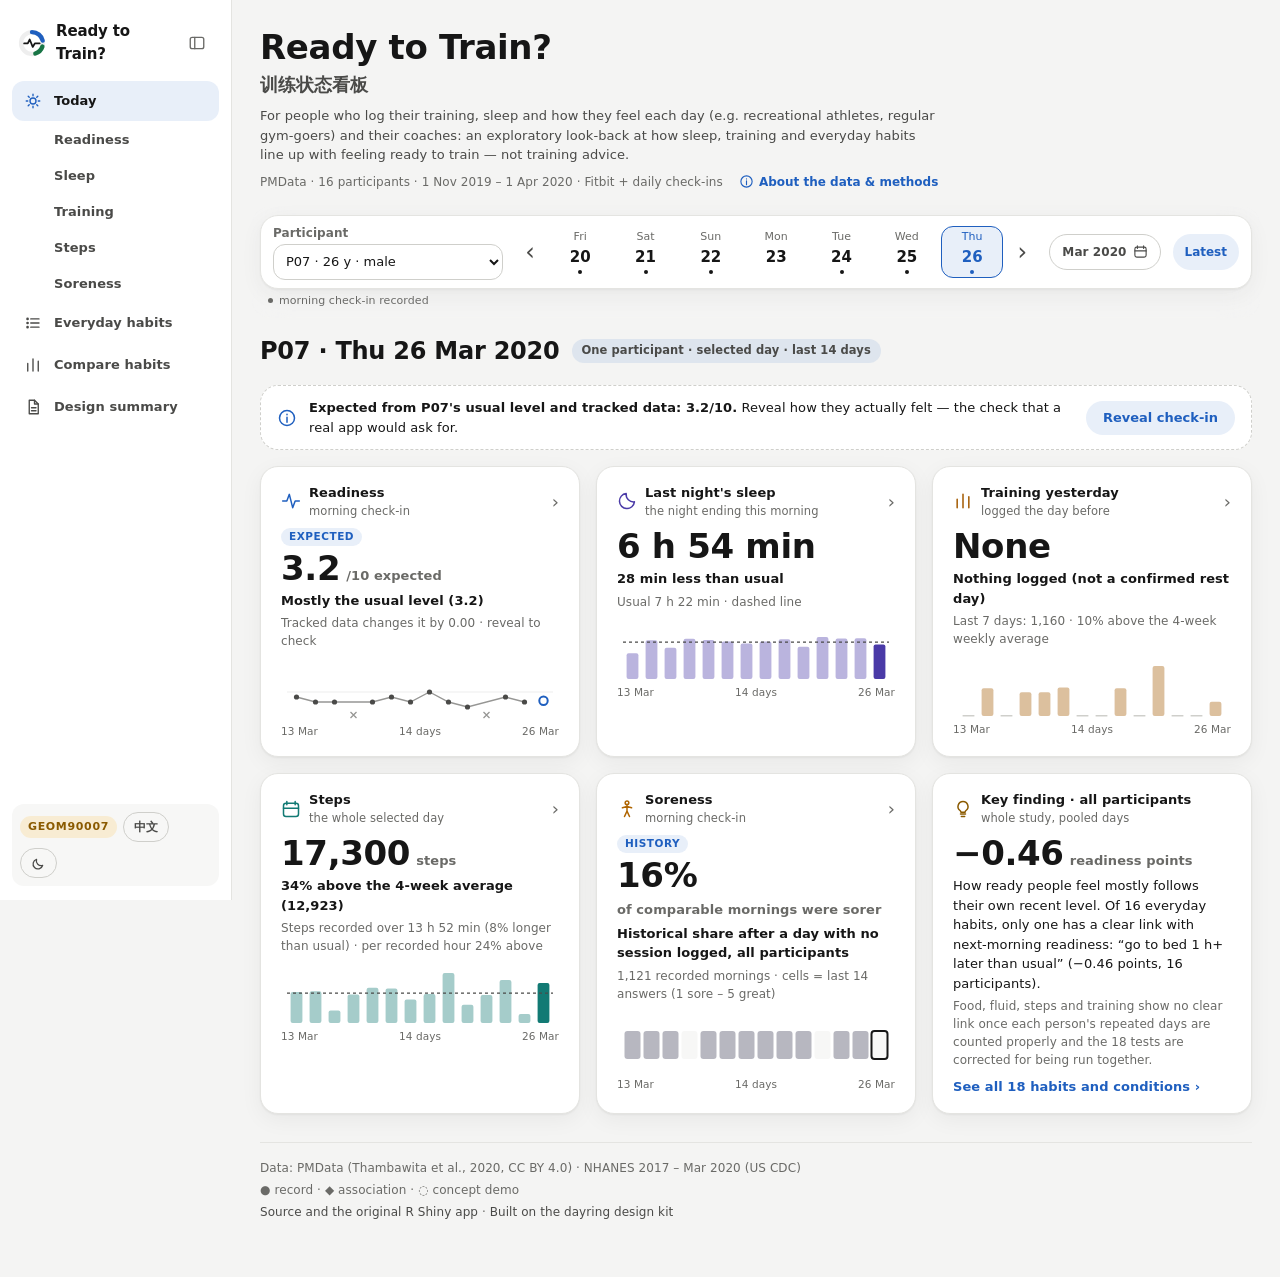
==== commit 780a324b: "Add the design summary to the web version A Design summary page holds the summary submitted with the" ====
--- a/index.html
+++ b/index.html
@@ -16,6 +16,7 @@
   <link rel="stylesheet" href="css/body.css">
   <link rel="stylesheet" href="css/training.css">
   <link rel="stylesheet" href="css/habits.css">
+  <link rel="stylesheet" href="css/report.css">
   <script>
     // apply a saved light/dark choice and the folded menu before first paint so the page does not flash
     try {
--- a/css/report.css
+++ b/css/report.css
@@ -0,0 +1,83 @@
+/* The design summary page: the submitted A3 summary as a reading column (its three columns one after another), then
+   the appendix table. Wide screens keep the summary's own rhythm: text cards beside the figures they describe. */
+
+.rp-note { display: flex; flex-wrap: wrap; align-items: center; justify-content: space-between; gap: var(--s-2) var(--s-4); margin: 0 0 var(--s-4);
+  padding: var(--s-3) var(--s-4); border-radius: var(--r-md); background: var(--surface-2); border: 1px solid var(--line); font-size: var(--t-sm); color: var(--ink-2); }
+.rp-note p { margin: 0; max-width: 78ch; }
+.rp-links { display: flex; flex-wrap: wrap; gap: var(--s-2) var(--s-4); align-items: center; white-space: nowrap; }
+.rp-links a { font-weight: 600; font-size: var(--t-sm); }
+.rp-links .link-button { font-size: var(--t-sm); }
+
+.rp { max-width: 1120px; }
+.rp-top { display: flex; flex-wrap: wrap; justify-content: space-between; align-items: flex-end; gap: var(--s-2) var(--s-6); margin: var(--s-2) 0 var(--s-4); }
+.rp-top .rp-title { margin: 0; font-size: var(--t-xl); line-height: 1.2; font-weight: 700; letter-spacing: -.015em; }
+.rp-suffix { font-weight: 500; color: var(--ink-3); font-size: .62em; letter-spacing: 0; }
+.rp-sub { margin: var(--s-1) 0 0; color: var(--ink-2); font-size: var(--t-sm); }
+.rp-meta { margin: 0; text-align: right; font-size: var(--t-xs); color: var(--ink-3); line-height: 1.6; }
+.rp-meta strong { color: var(--ink); }
+@media (max-width: 1000px) { .rp-meta { text-align: left; } }
+
+/* the three columns of the A3 page, one after another; from 1100px the figures sit beside their text */
+.rp-col { display: grid; gap: var(--s-4); margin-bottom: var(--s-4); }
+.rp-col > .health-card { margin-bottom: 0; }
+@media (min-width: 1300px) {
+  .rp-col { grid-template-columns: minmax(0, 1fr) minmax(0, 1fr); align-items: start; }
+  .rp-col:nth-of-type(2) > .rp-fig { grid-column: 1 / -1; }
+}
+.rp-card h2 { display: flex; align-items: baseline; gap: var(--s-1); margin: 0 0 var(--s-2); font-size: var(--t-md); font-weight: 680; }
+.rp-n { display: inline-block; min-width: 1.4em; color: var(--c-expected); }
+.rp-card p { margin: 0 0 var(--s-2); font-size: var(--t-sm); line-height: 1.6; color: var(--ink); max-width: 78ch; }
+.rp-card p:last-child { margin-bottom: 0; }
+.rp .term { font-style: italic; font-weight: 600; }
+.rp code { font-family: var(--mono); font-size: .9em; background: var(--surface-2); padding: 0 4px; border-radius: 4px; }
+
+.rp-finding { display: flex; gap: var(--s-3); align-items: center; margin: var(--s-2) 0 var(--s-3); padding: var(--s-3) var(--s-4); border-radius: var(--r-md);
+  background: #1f2a44; color: #e6ebf5; }
+.rp-finding .rp-big { font-size: var(--t-2xl); font-weight: 750; color: #ffd60a; letter-spacing: -.02em; white-space: nowrap; }
+.rp-finding p { margin: 0; color: #e6ebf5; font-size: var(--t-sm); }
+.rp-finding b { color: #fff; }
+:root[data-mode="dark"] .rp-finding { background: #26314f; }
+@media (prefers-color-scheme: dark) { :root:not([data-mode="light"]) .rp-finding { background: #26314f; } }
+table.rp-mae { margin: 0 0 var(--s-3); font-size: var(--t-sm); }
+table.rp-mae caption { caption-side: top; text-align: left; color: var(--ink-3); font-size: var(--t-xs); padding-bottom: var(--s-1); }
+table.rp-mae td.v { text-align: right; font-variant-numeric: tabular-nums; font-weight: 650; width: 4em; }
+table.rp-mae tr.hi td { background: var(--c-expected-soft); }
+table.rp-mae td { padding-left: var(--s-2); }
+
+.rp-fig { margin: 0; min-width: 0; }
+/* the screenshots keep their light background in both modes: they are pictures of the light R app */
+.rp-frame { position: relative; border-radius: var(--r-md); overflow: hidden; border: 1px solid var(--line); background: #f2f2f7; }
+.rp-frame img { display: block; width: 100%; height: auto; }
+.rp-frame.pad { padding: 1.667% 1.667% 1.667% 4.667%; }
+.rp-frame.pad img { border-radius: 6px; }
+.rp-fig figcaption { margin-top: var(--s-2); font-size: var(--t-xs); color: var(--ink-3); line-height: 1.5; max-width: 90ch; }
+.rp-fig figcaption b { color: var(--ink); }
+.rp-badge { position: absolute; width: 22px; height: 22px; border-radius: 50%; background: #d4145a; color: #fff; font-size: 12px; font-weight: 700;
+  display: flex; align-items: center; justify-content: center; transform: translate(-45%, -45%); box-shadow: 0 0 0 2px #fff; }
+@media (max-width: 640px) { .rp-frame .rp-badge { width: 16px; height: 16px; font-size: 10px; } }
+.rp-steps { list-style: none; padding: 0; margin: 0; display: grid; grid-template-columns: repeat(auto-fit, minmax(240px, 1fr)); gap: var(--s-3) var(--s-5); }
+.rp-steps li { position: relative; padding-left: 32px; font-size: var(--t-sm); line-height: 1.55; }
+.rp-steps .rp-badge { left: 0; top: 1px; transform: none; box-shadow: none; }
+
+.rp-foot { margin: 0 0 var(--s-6); padding-top: var(--s-3); border-top: 1px solid var(--line); font-size: var(--t-xs); color: var(--ink-3); display: grid; gap: var(--s-1); }
+.rp-foot p { margin: 0; }
+
+/* the appendix */
+.rp-appendix h2 { margin: 0; font-size: var(--t-xl); letter-spacing: -.01em; }
+.rp-appendix .rp-sub { margin-bottom: var(--s-3); }
+.rp-appendix .table-wrap { background: var(--surface); border: 1px solid var(--line); border-radius: var(--r-lg); box-shadow: var(--shadow); padding: var(--s-2) var(--s-4) var(--s-3); }
+table.rp-res { table-layout: fixed; font-size: var(--t-sm); }
+table.rp-res th:nth-child(1) { width: 28%; } table.rp-res th:nth-child(2) { width: 32%; }
+table.rp-res td { vertical-align: top; line-height: 1.5; padding-top: var(--s-2); padding-bottom: var(--s-2); overflow-wrap: anywhere; }
+table.rp-res td:first-child { font-weight: 600; }
+table.rp-res td:nth-child(2) { color: var(--ink-2); }
+table.rp-res tr.group td { padding-top: var(--s-4); font-weight: 700; color: var(--c-expected); font-size: var(--t-sm); border-top: 0; }
+/* phones: each resource as a small block, its three cells stacked with their column names */
+@media (max-width: 720px) {
+  table.rp-res, table.rp-res tbody, table.rp-res tr, table.rp-res td { display: block; width: 100%; }
+  table.rp-res thead { display: none; }
+  table.rp-res tr { border-top: 1px solid var(--line); padding: var(--s-2) 0; }
+  table.rp-res tr.group { border-top: 0; }
+  table.rp-res td { border: 0; padding: 2px 0; }
+  table.rp-res td[data-label]:not(:first-child)::before { content: attr(data-label); display: block; font-size: var(--t-xs); color: var(--ink-3); font-weight: 600; }
+}
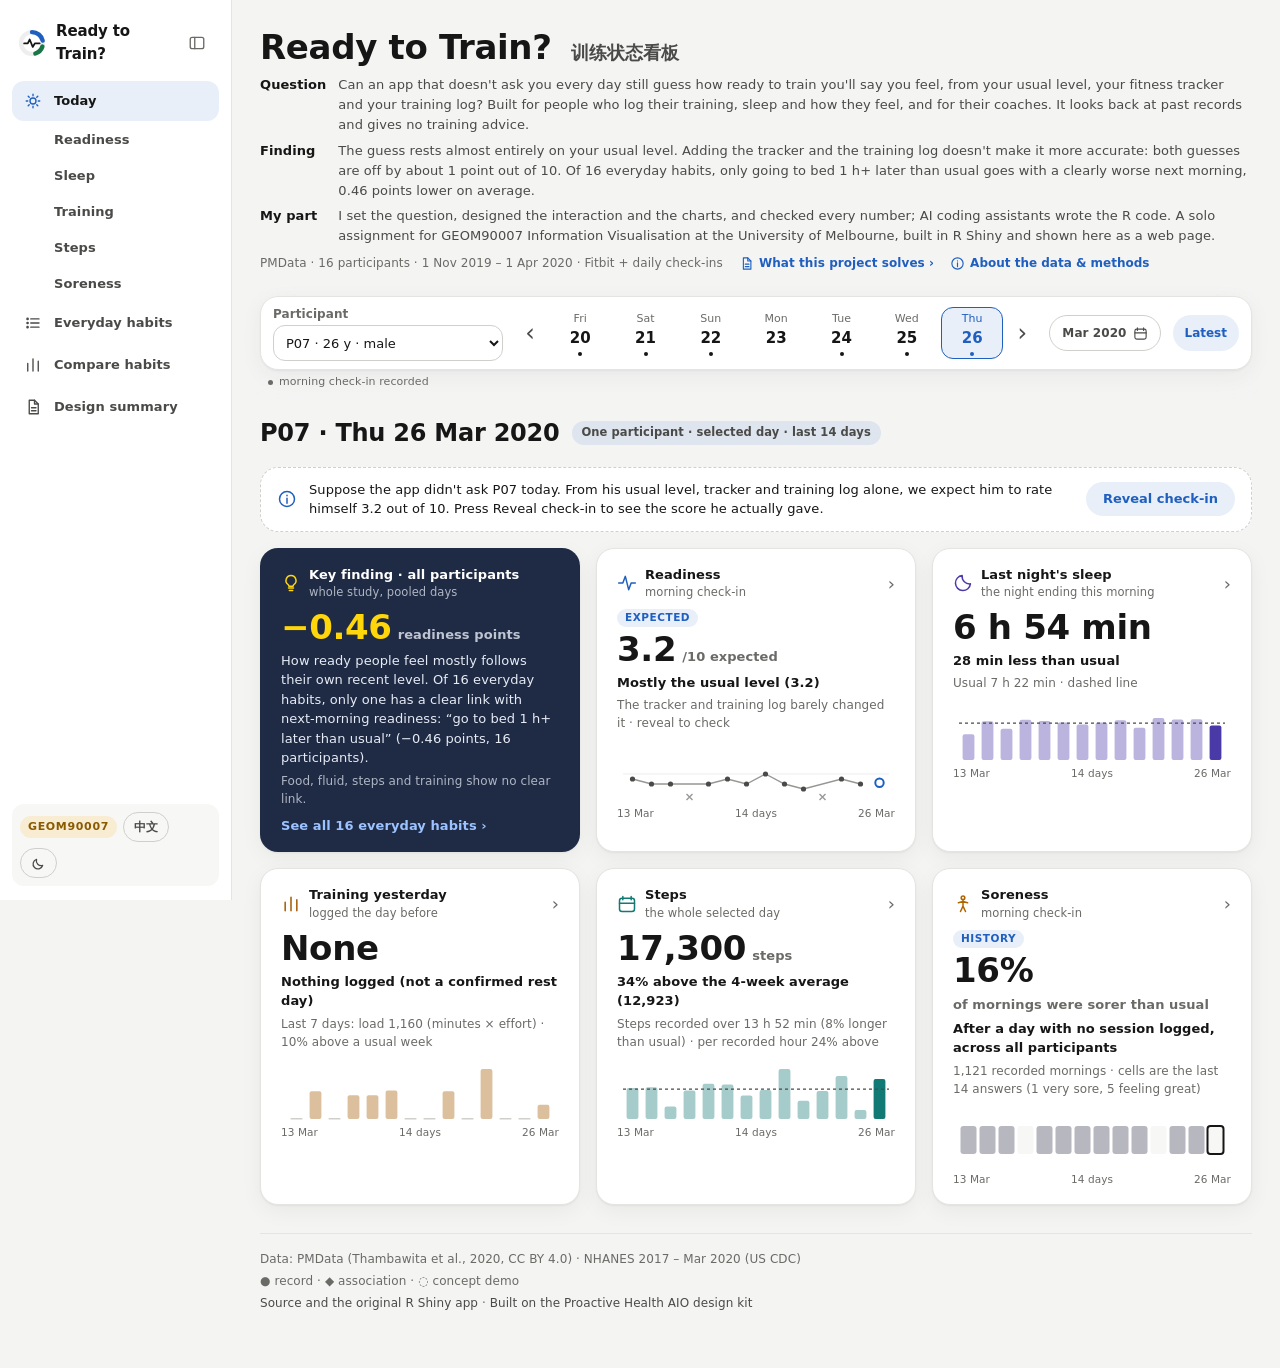
==== commit f1fbdb1d: "Answer a second first-time reader; rename the design kit A second naive reader understood the projec" ====
--- a/index.html
+++ b/index.html
@@ -7,7 +7,7 @@
   <meta name="description" content="Ready to Train? An interactive look-back at how sleep, training and everyday habits line up with feeling ready to train: 16 people, PMData 2019–2020. 训练状态看板：睡眠、训练和日常习惯跟训练准备度的关系。">
   <title>Ready to Train? · 训练状态看板</title>
   <link rel="icon" href="icon.svg" type="image/svg+xml">
-  <!-- the dayring design kit (tokens, components), then this page's own rules -->
+  <!-- the Proactive Health AIO design kit (formerly dayring; the copy in kit/ is the 1.3.0 export), then this page's own rules -->
   <link rel="stylesheet" href="kit/css/tokens.css">
   <link rel="stylesheet" href="kit/css/kit.css">
   <link rel="stylesheet" href="css/app.css">
--- a/css/app.css
+++ b/css/app.css
@@ -1,4 +1,4 @@
-/* Ready to Train? on the dayring kit: the shell, the Today overview and the pieces every section shares.
+/* Ready to Train? on the Proactive Health AIO design kit (formerly dayring): the shell, the Today overview and the pieces every section shares.
    Data colours keep the R app's meanings, one hue per thing measured, held across headings, charts and legends:
    expected (the model) blue, felt (the check-in) green, sleep violet, training load amber, steps teal, the soreness
    answer brown (sore) to green (feeling great). Colour is never the only carrier: significance is thick vs thin,
@@ -44,9 +44,13 @@
 
 /* ---- the head ---- */
 .head { margin-bottom: var(--s-4); }
-.head .h1-alt { margin: var(--s-1) 0 var(--s-2); font-size: var(--t-lg); font-weight: 600; color: var(--ink-2); }
-.head .purpose { margin: 0 0 var(--s-2); max-width: 82ch; color: var(--ink-2); font-size: var(--t-sm); }
-.head .data-line { margin: 0; display: flex; flex-wrap: wrap; align-items: center; gap: var(--s-1) var(--s-4); color: var(--ink-3); font-size: var(--t-xs); }
+.head h1 .h1-alt { margin-left: var(--s-2); font-size: var(--t-lg); font-weight: 600; color: var(--ink-2); letter-spacing: 0; white-space: nowrap; }
+.head .purpose { margin: var(--s-2) 0; max-width: 118ch; color: var(--ink-2); font-size: var(--t-sm); }
+.head .project-line, .head .data-line { margin: 0; display: flex; flex-wrap: wrap; align-items: center; gap: var(--s-1) var(--s-4); font-size: var(--t-xs); }
+.head .project-line { color: var(--ink-2); font-weight: 600; margin-bottom: 2px; }
+.head .data-line { color: var(--ink-3); }
+.solves-link { display: inline-flex; align-items: center; gap: 5px; font-weight: 650; }
+.solves-link .metric-icon { width: 15px; height: 15px; }
 .link-button { display: inline-flex; align-items: center; gap: 5px; padding: 0; border: 0; background: none; color: var(--accent); font-size: var(--t-xs); font-weight: 600; cursor: pointer; }
 .link-button:hover { text-decoration: underline; text-underline-offset: 3px; }
 .link-button .metric-icon { width: 15px; height: 15px; }
@@ -262,3 +266,24 @@
 .page { min-height: 40vh; }
 /* a chart's tooltip keeps its line breaks (data-tip="Mon 2 Mar&#10;6 h 54 min") */
 .tip { white-space: pre-line; max-width: 300px; }
+
+/* the key finding card keeps the R app's look (dark navy, the number in yellow), so the study's one finding
+   stands out among the five snapshot cards */
+.home-card.insight-card { background: #1f2a44; border-color: transparent; color: #e6ebf5; }
+.insight-card .home-card-name > span:first-child { color: #ffffff; }
+.insight-card .card-when, .insight-card .home-card-body small { color: rgba(230, 235, 245, .72); }
+.insight-card .home-card-body p { color: #e6ebf5; }
+.insight-card .home-card-value strong { color: #ffd60a; }
+.insight-card .home-card-value span { color: rgba(230, 235, 245, .8); }
+.insight-card .home-card-title .metric-icon { color: #ffd60a; }
+.insight-card .insight-link { color: #9cc3ff; }
+:root[data-mode="dark"] .home-card.insight-card { background: #26314f; }
+@media (prefers-color-scheme: dark) { :root:not([data-mode="light"]) .home-card.insight-card { background: #26314f; } }
+
+/* the head's three lines for a first-time reader: the question, what came out, my part */
+.head .brief { margin: var(--s-2) 0 var(--s-2); display: grid; grid-template-columns: max-content minmax(0, 1fr); column-gap: var(--s-3); row-gap: 5px; max-width: 128ch; font-size: var(--t-sm); line-height: 1.55; }
+.brief-row { display: contents; }
+.brief-row dt { font-weight: 700; color: var(--ink); white-space: nowrap; }
+.brief-row dd { margin: 0; color: var(--ink-2); }
+.head .data-line { margin-top: var(--s-1); }
+@media (max-width: 640px) { .head .brief { grid-template-columns: 1fr; row-gap: 2px; } .brief-row dd { margin-bottom: var(--s-2); } }
--- a/css/report.css
+++ b/css/report.css
@@ -81,3 +81,19 @@
   table.rp-res td { border: 0; padding: 2px 0; }
   table.rp-res td[data-label]:not(:first-child)::before { content: attr(data-label); display: block; font-size: var(--t-xs); color: var(--ink-3); font-weight: 600; }
 }
+
+/* ---- what this project solves: three cards above the submitted summary ---- */
+.rp-brief { margin: 0 0 var(--s-6); }
+.rp-brief > h2 { margin: var(--s-2) 0 var(--s-1); font-size: var(--t-xl); font-weight: 700; letter-spacing: -.015em; }
+.rp-brief-lede { margin: 0 0 var(--s-4); color: var(--ink-2); font-size: var(--t-sm); max-width: 82ch; }
+.rp-brief-grid { display: grid; grid-template-columns: repeat(3, minmax(0, 1fr)); gap: var(--s-4); align-items: stretch; }
+@media (max-width: 1180px) { .rp-brief-grid { grid-template-columns: 1fr; } }
+.rp-brief-card { margin: 0; display: flex; flex-direction: column; }
+.rp-brief-card h3 { display: flex; align-items: baseline; gap: var(--s-1); margin: 0 0 var(--s-2); font-size: var(--t-md); font-weight: 680; }
+.rp-brief-card ul { margin: 0; padding-left: 1.1em; display: grid; gap: var(--s-2); font-size: var(--t-sm); line-height: 1.55; color: var(--ink); }
+.rp-brief-card li::marker { color: var(--ink-3); }
+.rp-try { margin: auto 0 0; padding-top: var(--s-3); display: flex; flex-wrap: wrap; gap: var(--s-1) var(--s-3); align-items: baseline; font-size: var(--t-sm); }
+.rp-try span { color: var(--ink-3); }
+.rp-try a { font-weight: 600; }
+.rp-brief .fine-print { margin-top: var(--s-3); }
+.rp-section-head { margin: 0 0 var(--s-3); padding-top: var(--s-4); border-top: 1px solid var(--line); font-size: var(--t-xl); font-weight: 700; letter-spacing: -.015em; }
